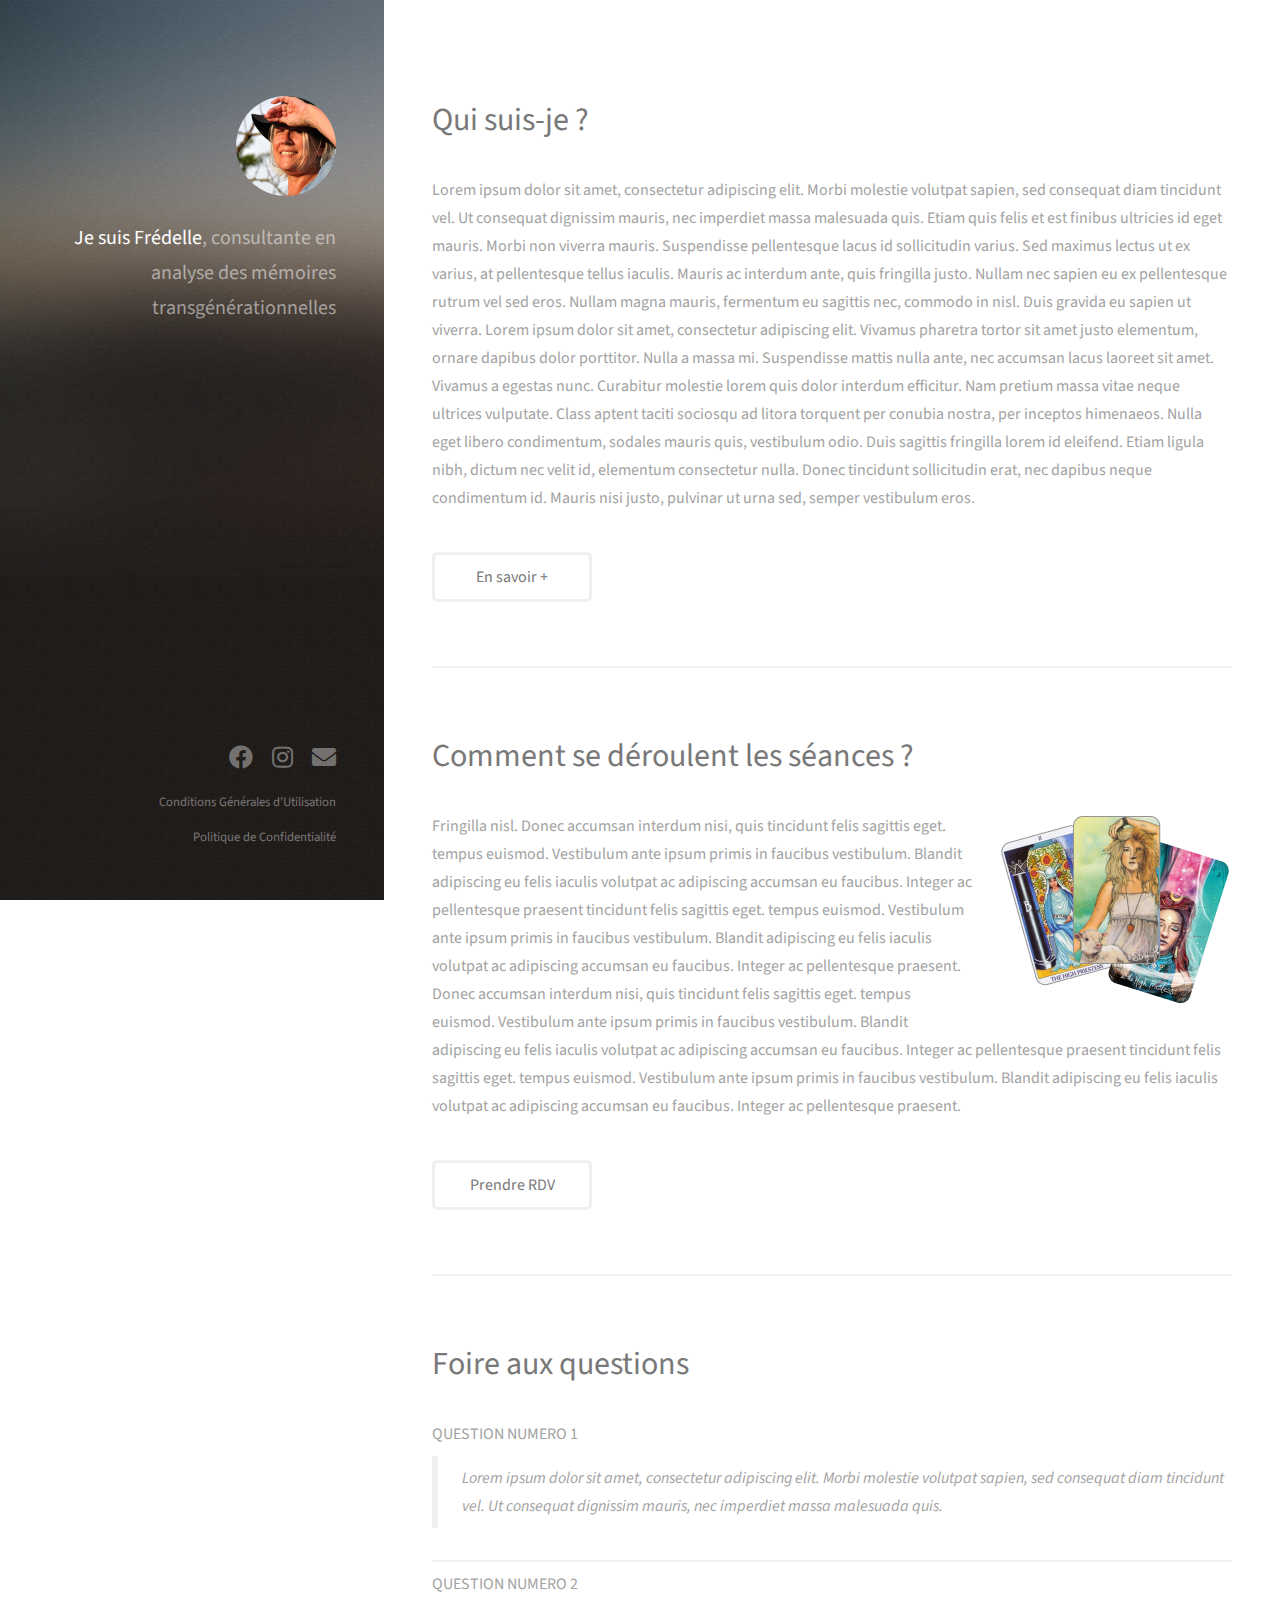
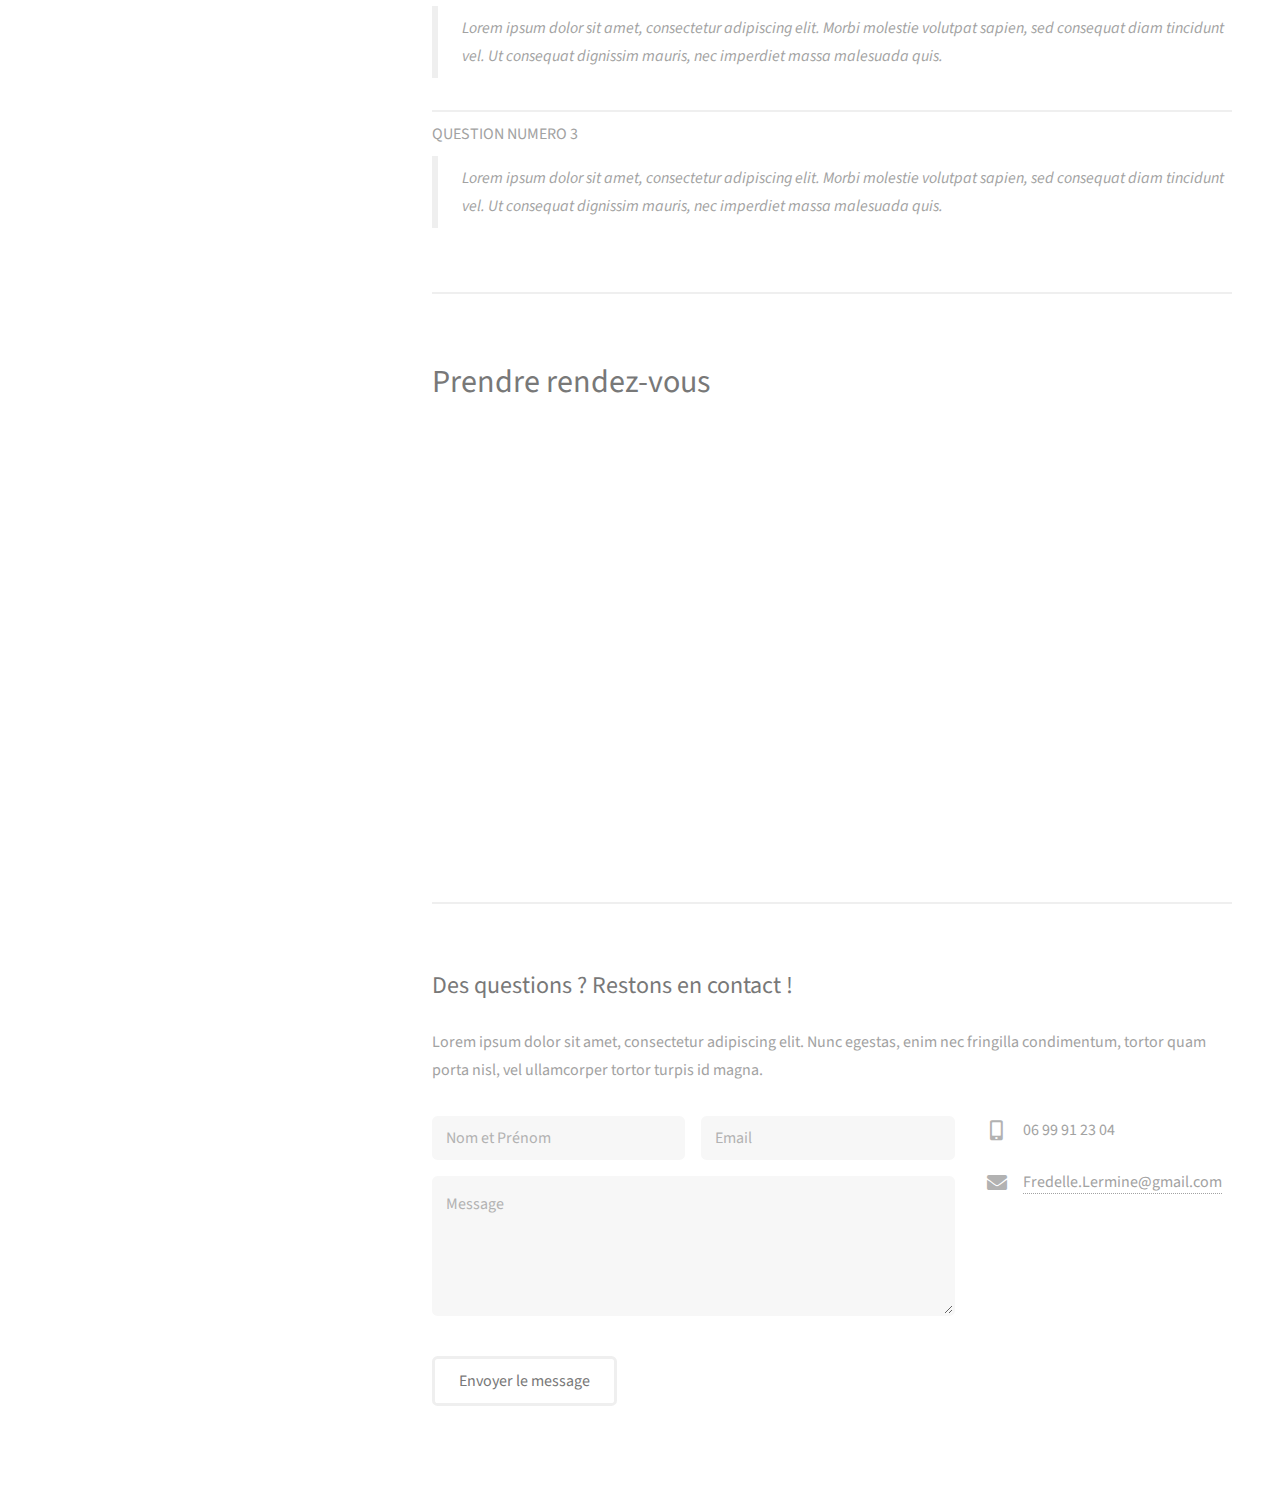
==== index.html @ 51a26a60 "build(all): netlify export" ====
<!DOCTYPE HTML>
<html>
	<head>
		<title>Frédelle Lermine</title>
		<meta charset="utf-8" />
		<meta name="viewport" content="width=device-width, initial-scale=1, user-scalable=no" />
		<link rel="stylesheet" href="assets/css/main.css" />
	</head>
	<body class="is-preload">

		<!-- Header -->
			<header id="header">
				<div class="inner">
					<a href="#" class="image avatar"><img src="images/fred1.png" alt="Frédelle Lermine"/></a>
					<h1><strong>Je suis Frédelle</strong>, consultante en analyse des mémoires transgénérationnelles  <br> 
					</h1>
				</div>
			</header>

		<!-- Main -->
			<div id="main">

				<!-- One -->
					<section id="one">
						<header class="major">
							<h2>Qui suis-je ?</h2>
						</header>
						<p>Lorem ipsum dolor sit amet, consectetur adipiscing elit. Morbi molestie volutpat sapien, sed consequat diam tincidunt vel. Ut consequat dignissim mauris, nec imperdiet massa malesuada quis. Etiam quis felis et est finibus ultricies id eget mauris. Morbi non viverra mauris. Suspendisse pellentesque lacus id sollicitudin varius. Sed maximus lectus ut ex varius, at pellentesque tellus iaculis. Mauris ac interdum ante, quis fringilla justo. Nullam nec sapien eu ex pellentesque rutrum vel sed eros. Nullam magna mauris, fermentum eu sagittis nec, commodo in nisl. Duis gravida eu sapien ut viverra. Lorem ipsum dolor sit amet, consectetur adipiscing elit. Vivamus pharetra tortor sit amet justo elementum, ornare dapibus dolor porttitor. Nulla a massa mi. Suspendisse mattis nulla ante, nec accumsan lacus laoreet sit amet.

						Vivamus a egestas nunc. Curabitur molestie lorem quis dolor interdum efficitur. Nam pretium massa vitae neque ultrices vulputate. Class aptent taciti sociosqu ad litora torquent per conubia nostra, per inceptos himenaeos. Nulla eget libero condimentum, sodales mauris quis, vestibulum odio. Duis sagittis fringilla lorem id eleifend. Etiam ligula nibh, dictum nec velit id, elementum consectetur nulla. Donec tincidunt sollicitudin erat, nec dapibus neque condimentum id. Mauris nisi justo, pulvinar ut urna sed, semper vestibulum eros.</p>
						<ul class="actions">
							<li><a href="#" class="button">En savoir +</a></li>
						</ul>
					</section>

				<!-- Two -->
					<section id="two">
						<header class="major">
							<h2>Comment se déroulent les séances ?</h2>
						</header>
						<p><span class="image right"><img src="images/tarot.png" alt="" /></span>Fringilla nisl. Donec accumsan interdum nisi, quis tincidunt felis sagittis eget. tempus euismod. Vestibulum ante ipsum primis in faucibus vestibulum. Blandit adipiscing eu felis iaculis volutpat ac adipiscing accumsan eu faucibus. Integer ac pellentesque praesent tincidunt felis sagittis eget. tempus euismod. Vestibulum ante ipsum primis in faucibus vestibulum. Blandit adipiscing eu felis iaculis volutpat ac adipiscing accumsan eu faucibus. Integer ac pellentesque praesent. Donec accumsan interdum nisi, quis tincidunt felis sagittis eget. tempus euismod. Vestibulum ante ipsum primis in faucibus vestibulum. Blandit adipiscing eu felis iaculis volutpat ac adipiscing accumsan eu faucibus. Integer ac pellentesque praesent tincidunt felis sagittis eget. tempus euismod. Vestibulum ante ipsum primis in faucibus vestibulum. Blandit adipiscing eu felis iaculis volutpat ac adipiscing accumsan eu faucibus. Integer ac pellentesque praesent.</p>
						<ul class="actions">
							<li><a href="#" class="button">Prendre RDV</a></li>
						</ul>
					</section>
						
					<section id="three">
						<header class="major">
							<h2>Foire aux questions</h2>
						</header>
						<ul class="alt">
							<li>QUESTION NUMERO 1</li>
							<blockquote>Lorem ipsum dolor sit amet, consectetur adipiscing elit. Morbi molestie volutpat sapien, sed consequat diam tincidunt vel. Ut consequat dignissim mauris, nec imperdiet massa malesuada quis.</blockquote>

							<li>QUESTION NUMERO 2</li>
							<blockquote>Lorem ipsum dolor sit amet, consectetur adipiscing elit. Morbi molestie volutpat sapien, sed consequat diam tincidunt vel. Ut consequat dignissim mauris, nec imperdiet massa malesuada quis.</blockquote>
							
							<li>QUESTION NUMERO 3</li>
							<blockquote>Lorem ipsum dolor sit amet, consectetur adipiscing elit. Morbi molestie volutpat sapien, sed consequat diam tincidunt vel. Ut consequat dignissim mauris, nec imperdiet massa malesuada quis.</blockquote>
						</ul>
					</section>

				<!-- Two -->
				<section id="four">
					<header class="major">
						<h2>Prendre rendez-vous</h2>
					</header>
					<p><!-- Début de widget en ligne Calendly --><div class="calendly-inline-widget" data-url="https://calendly.com/cellyasirot/on-echange-sur-ton-idee" style="min-width:320px;height:400px;"></div>
						<script type="text/javascript" src="https://assets.calendly.com/assets/external/widget.js" async></script>
						<!-- Fin de widget en ligne Calendly --></p>
				
				</section>

				<!-- CONTACT -->
				<section id="five">
					<h2>Des questions ? Restons en contact !</h2>
					<p>Lorem ipsum dolor sit amet, consectetur adipiscing elit. Nunc egestas, enim nec fringilla condimentum, tortor quam porta nisl, vel ullamcorper tortor turpis id magna. </p>
					<div class="row">
						<div class="col-8 col-12-small">
							<form method="post" action="#">
								<div class="row gtr-uniform gtr-50">
									<div class="col-6 col-12-xsmall"><input type="text" name="name" id="name" placeholder="Nom et Prénom" /></div>
									<div class="col-6 col-12-xsmall"><input type="email" name="email" id="email" placeholder="Email" /></div>
									<div class="col-12"><textarea name="message" id="message" placeholder="Message" rows="4"></textarea></div>
								</div>
							</form>
							<ul class="actions">
								<li><input type="submit" value="Envoyer le message" /></li>
							</ul>
						</div>
						<div class="col-4 col-12-small">
							<ul class="labeled-icons">
						
								<li>
									<h3 class="icon solid fa-mobile-alt"><span class="label">Téléphone</span></h3>
									06 99 91 23 04
								</li>
								<li>
									<h3 class="icon solid fa-envelope"><span class="label">Email</span></h3>
									<a href="#">Fredelle.Lermine@gmail.com</a>
								</li>
							</ul>
						</div>
					</div>
				</section>

				
					

			</div>

		<!-- Footer -->
			<footer id="footer">
				<div class="inner">
					<ul class="icons">
						<li><a href="#" class="icon brands fa-facebook"><span class="label">Facebook</span></a></li>
						<li><a href="#" class="icon brands fa-instagram"><span class="label">Instagram</span></a></li>
						<li><a href="#" class="icon solid fa-envelope"><span class="label">Email</span></a></li>
					</ul>
					<ul class="copyright">
						<li>Conditions Générales d'Utilisation</li>
						<li>Politique de Confidentialité</li>
					</ul>
				</div>
			</footer>

		<!-- Scripts -->
			<script src="assets/js/jquery.min.js"></script>
			<script src="assets/js/jquery.poptrox.min.js"></script>
			<script src="assets/js/browser.min.js"></script>
			<script src="assets/js/breakpoints.min.js"></script>
			<script src="assets/js/util.js"></script>
			<script src="assets/js/main.js"></script>

	</body>
</html>
---- assets/css/main.css ----
@import url("fontawesome-all.min.css");
@import url("https://fonts.googleapis.com/css?family=Source+Sans+Pro:400,400italic");

/*
	Strata by HTML5 UP
	html5up.net | @ajlkn
	Free for personal and commercial use under the CCA 3.0 license (html5up.net/license)
*/

html, body, div, span, applet, object,
iframe, h1, h2, h3, h4, h5, h6, p, blockquote,
pre, a, abbr, acronym, address, big, cite,
code, del, dfn, em, img, ins, kbd, q, s, samp,
small, strike, strong, sub, sup, tt, var, b,
u, i, center, dl, dt, dd, ol, ul, li, fieldset,
form, label, legend, table, caption, tbody,
tfoot, thead, tr, th, td, article, aside,
canvas, details, embed, figure, figcaption,
footer, header, hgroup, menu, nav, output, ruby,
section, summary, time, mark, audio, video {
	margin: 0;
	padding: 0;
	border: 0;
	font-size: 100%;
	font: inherit;
	vertical-align: baseline;}

article, aside, details, figcaption, figure,
footer, header, hgroup, menu, nav, section {
	display: block;}

body {
	line-height: 1;
}

ol, ul {
	list-style: none;
}

blockquote, q {
	quotes: none;
}

	blockquote:before, blockquote:after, q:before, q:after {
		content: '';
		content: none;
	}

table {
	border-collapse: collapse;
	border-spacing: 0;
}

body {
	-webkit-text-size-adjust: none;
}

mark {
	background-color: transparent;
	color: inherit;
}

input::-moz-focus-inner {
	border: 0;
	padding: 0;
}

input, select, textarea {
	-moz-appearance: none;
	-webkit-appearance: none;
	-ms-appearance: none;
	appearance: none;
}

/* Basic */

	html {
		box-sizing: border-box;
	}

	*, *:before, *:after {
		box-sizing: inherit;
	}

	body {
		background: #fff;
	}

		body.is-preload *, body.is-preload *:before, body.is-preload *:after {
			-moz-animation: none !important;
			-webkit-animation: none !important;
			-ms-animation: none !important;
			animation: none !important;
			-moz-transition: none !important;
			-webkit-transition: none !important;
			-ms-transition: none !important;
			transition: none !important;
		}

	body, input, select, textarea {
		color: #a2a2a2;
		font-family: "Source Sans Pro", Helvetica, sans-serif;
		font-size: 16pt;
		font-weight: 400;
		line-height: 1.75em;
	}

	a {
		-moz-transition: color 0.2s ease-in-out, border-color 0.2s ease-in-out;
		-webkit-transition: color 0.2s ease-in-out, border-color 0.2s ease-in-out;
		-ms-transition: color 0.2s ease-in-out, border-color 0.2s ease-in-out;
		transition: color 0.2s ease-in-out, border-color 0.2s ease-in-out;
		border-bottom: dotted 1px;
		color: #49bf9d;
		text-decoration: none;
	}

		a:hover {
			border-bottom-color: transparent;
			color: #49bf9d !important;
			text-decoration: none;
		}

	strong, b {
		color: #787878;
		font-weight: 400;
	}

	em, i {
		font-style: italic;
	}

	p {
		margin: 0 0 2em 0;
	}

	h1, h2, h3, h4, h5, h6 {
		color: #787878;
		font-weight: 400;
		line-height: 1em;
		margin: 0 0 1em 0;
	}

		h1 a, h2 a, h3 a, h4 a, h5 a, h6 a {
			color: inherit;
			text-decoration: none;
		}

	h1 {
		font-size: 2em;
		line-height: 1.5em;
	}

	h2 {
		font-size: 1.5em;
		line-height: 1.5em;
	}

	h3 {
		font-size: 1.25em;
		line-height: 1.5em;
	}

	h4 {
		font-size: 1.1em;
		line-height: 1.5em;
	}

	h5 {
		font-size: 0.9em;
		line-height: 1.5em;
	}

	h6 {
		font-size: 0.7em;
		line-height: 1.5em;
	}

	sub {
		font-size: 0.8em;
		position: relative;
		top: 0.5em;
	}

	sup {
		font-size: 0.8em;
		position: relative;
		top: -0.5em;
	}

	hr {
		border: 0;
		border-bottom: solid 2px #efefef;
		margin: 2em 0;
	}

		hr.major {
			margin: 3em 0;
		}

	blockquote {
		border-left: solid 6px #efefef;
		font-style: italic;
		margin: 0 0 2em 0;
		padding: 0.5em 0 0.5em 1.5em;
	}

	code {
		background: #f7f7f7;
		border-radius: 0.35em;
		border: solid 2px #efefef;
		font-family: "Courier New", monospace;
		font-size: 0.9em;
		margin: 0 0.25em;
		padding: 0.25em 0.65em;
	}

	pre {
		-webkit-overflow-scrolling: touch;
		font-family: "Courier New", monospace;
		font-size: 0.9em;
		margin: 0 0 2em 0;
	}

		pre code {
			display: block;
			line-height: 1.75em;
			padding: 1em 1.5em;
			overflow-x: auto;
		}

	.align-left {
		text-align: left;
	}

	.align-center {
		text-align: center;
	}

	.align-right {
		text-align: right;
	}

/* Container */

	.container {
		margin: 0 auto;
		max-width: calc(100% - 4em);
		width: 100%;
	}

		.container.xsmall {
			width: 25%;
		}

		.container.small {
			width: 50%;
		}

		.container.medium {
			width: 75%;
		}

		.container.large {
			width: 125%;
		}

		.container.xlarge {
			width: 150%;
		}

		.container.max {
			width: 100%;
		}

		@media screen and (max-width: 980px) {

			.container {
				width: 100% !important;
				max-width: 100% !important;
			}

		}

		@media screen and (max-width: 480px) {

			.container {
				max-width: calc(100% - 3em);
			}

		}

/* Row */

	.row {
		display: flex;
		flex-wrap: wrap;
		box-sizing: border-box;
		align-items: stretch;
	}

		.row > * {
			box-sizing: border-box;
		}

		.row.gtr-uniform > * > :last-child {
			margin-bottom: 0;
		}

		.row.aln-left {
			justify-content: flex-start;
		}

		.row.aln-center {
			justify-content: center;
		}

		.row.aln-right {
			justify-content: flex-end;
		}

		.row.aln-top {
			align-items: flex-start;
		}

		.row.aln-middle {
			align-items: center;
		}

		.row.aln-bottom {
			align-items: flex-end;
		}

		.row > .imp {
			order: -1;
		}

		.row > .col-1 {
			width: 8.33333%;
		}

		.row > .off-1 {
			margin-left: 8.33333%;
		}

		.row > .col-2 {
			width: 16.66667%;
		}

		.row > .off-2 {
			margin-left: 16.66667%;
		}

		.row > .col-3 {
			width: 25%;
		}

		.row > .off-3 {
			margin-left: 25%;
		}

		.row > .col-4 {
			width: 33.33333%;
		}

		.row > .off-4 {
			margin-left: 33.33333%;
		}

		.row > .col-5 {
			width: 41.66667%;
		}

		.row > .off-5 {
			margin-left: 41.66667%;
		}

		.row > .col-6 {
			width: 50%;
		}

		.row > .off-6 {
			margin-left: 50%;
		}

		.row > .col-7 {
			width: 58.33333%;
		}

		.row > .off-7 {
			margin-left: 58.33333%;
		}

		.row > .col-8 {
			width: 66.66667%;
		}

		.row > .off-8 {
			margin-left: 66.66667%;
		}

		.row > .col-9 {
			width: 75%;
		}

		.row > .off-9 {
			margin-left: 75%;
		}

		.row > .col-10 {
			width: 83.33333%;
		}

		.row > .off-10 {
			margin-left: 83.33333%;
		}

		.row > .col-11 {
			width: 91.66667%;
		}

		.row > .off-11 {
			margin-left: 91.66667%;
		}

		.row > .col-12 {
			width: 100%;
		}

		.row > .off-12 {
			margin-left: 100%;
		}

		.row.gtr-0 {
			margin-top: 0;
			margin-left: 0em;
		}

			.row.gtr-0 > * {
				padding: 0 0 0 0em;
			}

			.row.gtr-0.gtr-uniform {
				margin-top: 0em;
			}

				.row.gtr-0.gtr-uniform > * {
					padding-top: 0em;
				}

		.row.gtr-25 {
			margin-top: 0;
			margin-left: -0.625em;
		}

			.row.gtr-25 > * {
				padding: 0 0 0 0.625em;
			}

			.row.gtr-25.gtr-uniform {
				margin-top: -0.625em;
			}

				.row.gtr-25.gtr-uniform > * {
					padding-top: 0.625em;
				}

		.row.gtr-50 {
			margin-top: 0;
			margin-left: -1.25em;
		}

			.row.gtr-50 > * {
				padding: 0 0 0 1.25em;
			}

			.row.gtr-50.gtr-uniform {
				margin-top: -1.25em;
			}

				.row.gtr-50.gtr-uniform > * {
					padding-top: 1.25em;
				}

		.row {
			margin-top: 0;
			margin-left: -2.5em;
		}

			.row > * {
				padding: 0 0 0 2.5em;
			}

			.row.gtr-uniform {
				margin-top: -2.5em;
			}

				.row.gtr-uniform > * {
					padding-top: 2.5em;
				}

		.row.gtr-150 {
			margin-top: 0;
			margin-left: -3.75em;
		}

			.row.gtr-150 > * {
				padding: 0 0 0 3.75em;
			}

			.row.gtr-150.gtr-uniform {
				margin-top: -3.75em;
			}

				.row.gtr-150.gtr-uniform > * {
					padding-top: 3.75em;
				}

		.row.gtr-200 {
			margin-top: 0;
			margin-left: -5em;
		}

			.row.gtr-200 > * {
				padding: 0 0 0 5em;
			}

			.row.gtr-200.gtr-uniform {
				margin-top: -5em;
			}

				.row.gtr-200.gtr-uniform > * {
					padding-top: 5em;
				}

		@media screen and (max-width: 1800px) {

			.row {
				display: flex;
				flex-wrap: wrap;
				box-sizing: border-box;
				align-items: stretch;
			}

				.row > * {
					box-sizing: border-box;
				}

				.row.gtr-uniform > * > :last-child {
					margin-bottom: 0;
				}

				.row.aln-left {
					justify-content: flex-start;
				}

				.row.aln-center {
					justify-content: center;
				}

				.row.aln-right {
					justify-content: flex-end;
				}

				.row.aln-top {
					align-items: flex-start;
				}

				.row.aln-middle {
					align-items: center;
				}

				.row.aln-bottom {
					align-items: flex-end;
				}

				.row > .imp-xlarge {
					order: -1;
				}

				.row > .col-1-xlarge {
					width: 8.33333%;
				}

				.row > .off-1-xlarge {
					margin-left: 8.33333%;
				}

				.row > .col-2-xlarge {
					width: 16.66667%;
				}

				.row > .off-2-xlarge {
					margin-left: 16.66667%;
				}

				.row > .col-3-xlarge {
					width: 25%;
				}

				.row > .off-3-xlarge {
					margin-left: 25%;
				}

				.row > .col-4-xlarge {
					width: 33.33333%;
				}

				.row > .off-4-xlarge {
					margin-left: 33.33333%;
				}

				.row > .col-5-xlarge {
					width: 41.66667%;
				}

				.row > .off-5-xlarge {
					margin-left: 41.66667%;
				}

				.row > .col-6-xlarge {
					width: 50%;
				}

				.row > .off-6-xlarge {
					margin-left: 50%;
				}

				.row > .col-7-xlarge {
					width: 58.33333%;
				}

				.row > .off-7-xlarge {
					margin-left: 58.33333%;
				}

				.row > .col-8-xlarge {
					width: 66.66667%;
				}

				.row > .off-8-xlarge {
					margin-left: 66.66667%;
				}

				.row > .col-9-xlarge {
					width: 75%;
				}

				.row > .off-9-xlarge {
					margin-left: 75%;
				}

				.row > .col-10-xlarge {
					width: 83.33333%;
				}

				.row > .off-10-xlarge {
					margin-left: 83.33333%;
				}

				.row > .col-11-xlarge {
					width: 91.66667%;
				}

				.row > .off-11-xlarge {
					margin-left: 91.66667%;
				}

				.row > .col-12-xlarge {
					width: 100%;
				}

				.row > .off-12-xlarge {
					margin-left: 100%;
				}

				.row.gtr-0 {
					margin-top: 0;
					margin-left: 0em;
				}

					.row.gtr-0 > * {
						padding: 0 0 0 0em;
					}

					.row.gtr-0.gtr-uniform {
						margin-top: 0em;
					}

						.row.gtr-0.gtr-uniform > * {
							padding-top: 0em;
						}

				.row.gtr-25 {
					margin-top: 0;
					margin-left: -0.625em;
				}

					.row.gtr-25 > * {
						padding: 0 0 0 0.625em;
					}

					.row.gtr-25.gtr-uniform {
						margin-top: -0.625em;
					}

						.row.gtr-25.gtr-uniform > * {
							padding-top: 0.625em;
						}

				.row.gtr-50 {
					margin-top: 0;
					margin-left: -1.25em;
				}

					.row.gtr-50 > * {
						padding: 0 0 0 1.25em;
					}

					.row.gtr-50.gtr-uniform {
						margin-top: -1.25em;
					}

						.row.gtr-50.gtr-uniform > * {
							padding-top: 1.25em;
						}

				.row {
					margin-top: 0;
					margin-left: -2.5em;
				}

					.row > * {
						padding: 0 0 0 2.5em;
					}

					.row.gtr-uniform {
						margin-top: -2.5em;
					}

						.row.gtr-uniform > * {
							padding-top: 2.5em;
						}

				.row.gtr-150 {
					margin-top: 0;
					margin-left: -3.75em;
				}

					.row.gtr-150 > * {
						padding: 0 0 0 3.75em;
					}

					.row.gtr-150.gtr-uniform {
						margin-top: -3.75em;
					}

						.row.gtr-150.gtr-uniform > * {
							padding-top: 3.75em;
						}

				.row.gtr-200 {
					margin-top: 0;
					margin-left: -5em;
				}

					.row.gtr-200 > * {
						padding: 0 0 0 5em;
					}

					.row.gtr-200.gtr-uniform {
						margin-top: -5em;
					}

						.row.gtr-200.gtr-uniform > * {
							padding-top: 5em;
						}

		}

		@media screen and (max-width: 1280px) {

			.row {
				display: flex;
				flex-wrap: wrap;
				box-sizing: border-box;
				align-items: stretch;
			}

				.row > * {
					box-sizing: border-box;
				}

				.row.gtr-uniform > * > :last-child {
					margin-bottom: 0;
				}

				.row.aln-left {
					justify-content: flex-start;
				}

				.row.aln-center {
					justify-content: center;
				}

				.row.aln-right {
					justify-content: flex-end;
				}

				.row.aln-top {
					align-items: flex-start;
				}

				.row.aln-middle {
					align-items: center;
				}

				.row.aln-bottom {
					align-items: flex-end;
				}

				.row > .imp-large {
					order: -1;
				}

				.row > .col-1-large {
					width: 8.33333%;
				}

				.row > .off-1-large {
					margin-left: 8.33333%;
				}

				.row > .col-2-large {
					width: 16.66667%;
				}

				.row > .off-2-large {
					margin-left: 16.66667%;
				}

				.row > .col-3-large {
					width: 25%;
				}

				.row > .off-3-large {
					margin-left: 25%;
				}

				.row > .col-4-large {
					width: 33.33333%;
				}

				.row > .off-4-large {
					margin-left: 33.33333%;
				}

				.row > .col-5-large {
					width: 41.66667%;
				}

				.row > .off-5-large {
					margin-left: 41.66667%;
				}

				.row > .col-6-large {
					width: 50%;
				}

				.row > .off-6-large {
					margin-left: 50%;
				}

				.row > .col-7-large {
					width: 58.33333%;
				}

				.row > .off-7-large {
					margin-left: 58.33333%;
				}

				.row > .col-8-large {
					width: 66.66667%;
				}

				.row > .off-8-large {
					margin-left: 66.66667%;
				}

				.row > .col-9-large {
					width: 75%;
				}

				.row > .off-9-large {
					margin-left: 75%;
				}

				.row > .col-10-large {
					width: 83.33333%;
				}

				.row > .off-10-large {
					margin-left: 83.33333%;
				}

				.row > .col-11-large {
					width: 91.66667%;
				}

				.row > .off-11-large {
					margin-left: 91.66667%;
				}

				.row > .col-12-large {
					width: 100%;
				}

				.row > .off-12-large {
					margin-left: 100%;
				}

				.row.gtr-0 {
					margin-top: 0;
					margin-left: 0em;
				}

					.row.gtr-0 > * {
						padding: 0 0 0 0em;
					}

					.row.gtr-0.gtr-uniform {
						margin-top: 0em;
					}

						.row.gtr-0.gtr-uniform > * {
							padding-top: 0em;
						}

				.row.gtr-25 {
					margin-top: 0;
					margin-left: -0.5em;
				}

					.row.gtr-25 > * {
						padding: 0 0 0 0.5em;
					}

					.row.gtr-25.gtr-uniform {
						margin-top: -0.5em;
					}

						.row.gtr-25.gtr-uniform > * {
							padding-top: 0.5em;
						}

				.row.gtr-50 {
					margin-top: 0;
					margin-left: -1em;
				}

					.row.gtr-50 > * {
						padding: 0 0 0 1em;
					}

					.row.gtr-50.gtr-uniform {
						margin-top: -1em;
					}

						.row.gtr-50.gtr-uniform > * {
							padding-top: 1em;
						}

				.row {
					margin-top: 0;
					margin-left: -2em;
				}

					.row > * {
						padding: 0 0 0 2em;
					}

					.row.gtr-uniform {
						margin-top: -2em;
					}

						.row.gtr-uniform > * {
							padding-top: 2em;
						}

				.row.gtr-150 {
					margin-top: 0;
					margin-left: -3em;
				}

					.row.gtr-150 > * {
						padding: 0 0 0 3em;
					}

					.row.gtr-150.gtr-uniform {
						margin-top: -3em;
					}

						.row.gtr-150.gtr-uniform > * {
							padding-top: 3em;
						}

				.row.gtr-200 {
					margin-top: 0;
					margin-left: -4em;
				}

					.row.gtr-200 > * {
						padding: 0 0 0 4em;
					}

					.row.gtr-200.gtr-uniform {
						margin-top: -4em;
					}

						.row.gtr-200.gtr-uniform > * {
							padding-top: 4em;
						}

		}

		@media screen and (max-width: 980px) {

			.row {
				display: flex;
				flex-wrap: wrap;
				box-sizing: border-box;
				align-items: stretch;
			}

				.row > * {
					box-sizing: border-box;
				}

				.row.gtr-uniform > * > :last-child {
					margin-bottom: 0;
				}

				.row.aln-left {
					justify-content: flex-start;
				}

				.row.aln-center {
					justify-content: center;
				}

				.row.aln-right {
					justify-content: flex-end;
				}

				.row.aln-top {
					align-items: flex-start;
				}

				.row.aln-middle {
					align-items: center;
				}

				.row.aln-bottom {
					align-items: flex-end;
				}

				.row > .imp-medium {
					order: -1;
				}

				.row > .col-1-medium {
					width: 8.33333%;
				}

				.row > .off-1-medium {
					margin-left: 8.33333%;
				}

				.row > .col-2-medium {
					width: 16.66667%;
				}

				.row > .off-2-medium {
					margin-left: 16.66667%;
				}

				.row > .col-3-medium {
					width: 25%;
				}

				.row > .off-3-medium {
					margin-left: 25%;
				}

				.row > .col-4-medium {
					width: 33.33333%;
				}

				.row > .off-4-medium {
					margin-left: 33.33333%;
				}

				.row > .col-5-medium {
					width: 41.66667%;
				}

				.row > .off-5-medium {
					margin-left: 41.66667%;
				}

				.row > .col-6-medium {
					width: 50%;
				}

				.row > .off-6-medium {
					margin-left: 50%;
				}

				.row > .col-7-medium {
					width: 58.33333%;
				}

				.row > .off-7-medium {
					margin-left: 58.33333%;
				}

				.row > .col-8-medium {
					width: 66.66667%;
				}

				.row > .off-8-medium {
					margin-left: 66.66667%;
				}

				.row > .col-9-medium {
					width: 75%;
				}

				.row > .off-9-medium {
					margin-left: 75%;
				}

				.row > .col-10-medium {
					width: 83.33333%;
				}

				.row > .off-10-medium {
					margin-left: 83.33333%;
				}

				.row > .col-11-medium {
					width: 91.66667%;
				}

				.row > .off-11-medium {
					margin-left: 91.66667%;
				}

				.row > .col-12-medium {
					width: 100%;
				}

				.row > .off-12-medium {
					margin-left: 100%;
				}

				.row.gtr-0 {
					margin-top: 0;
					margin-left: 0em;
				}

					.row.gtr-0 > * {
						padding: 0 0 0 0em;
					}

					.row.gtr-0.gtr-uniform {
						margin-top: 0em;
					}

						.row.gtr-0.gtr-uniform > * {
							padding-top: 0em;
						}

				.row.gtr-25 {
					margin-top: 0;
					margin-left: -0.5em;
				}

					.row.gtr-25 > * {
						padding: 0 0 0 0.5em;
					}

					.row.gtr-25.gtr-uniform {
						margin-top: -0.5em;
					}

						.row.gtr-25.gtr-uniform > * {
							padding-top: 0.5em;
						}

				.row.gtr-50 {
					margin-top: 0;
					margin-left: -1em;
				}

					.row.gtr-50 > * {
						padding: 0 0 0 1em;
					}

					.row.gtr-50.gtr-uniform {
						margin-top: -1em;
					}

						.row.gtr-50.gtr-uniform > * {
							padding-top: 1em;
						}

				.row {
					margin-top: 0;
					margin-left: -2em;
				}

					.row > * {
						padding: 0 0 0 2em;
					}

					.row.gtr-uniform {
						margin-top: -2em;
					}

						.row.gtr-uniform > * {
							padding-top: 2em;
						}

				.row.gtr-150 {
					margin-top: 0;
					margin-left: -3em;
				}

					.row.gtr-150 > * {
						padding: 0 0 0 3em;
					}

					.row.gtr-150.gtr-uniform {
						margin-top: -3em;
					}

						.row.gtr-150.gtr-uniform > * {
							padding-top: 3em;
						}

				.row.gtr-200 {
					margin-top: 0;
					margin-left: -4em;
				}

					.row.gtr-200 > * {
						padding: 0 0 0 4em;
					}

					.row.gtr-200.gtr-uniform {
						margin-top: -4em;
					}

						.row.gtr-200.gtr-uniform > * {
							padding-top: 4em;
						}

		}

		@media screen and (max-width: 736px) {

			.row {
				display: flex;
				flex-wrap: wrap;
				box-sizing: border-box;
				align-items: stretch;
			}

				.row > * {
					box-sizing: border-box;
				}

				.row.gtr-uniform > * > :last-child {
					margin-bottom: 0;
				}

				.row.aln-left {
					justify-content: flex-start;
				}

				.row.aln-center {
					justify-content: center;
				}

				.row.aln-right {
					justify-content: flex-end;
				}

				.row.aln-top {
					align-items: flex-start;
				}

				.row.aln-middle {
					align-items: center;
				}

				.row.aln-bottom {
					align-items: flex-end;
				}

				.row > .imp-small {
					order: -1;
				}

				.row > .col-1-small {
					width: 8.33333%;
				}

				.row > .off-1-small {
					margin-left: 8.33333%;
				}

				.row > .col-2-small {
					width: 16.66667%;
				}

				.row > .off-2-small {
					margin-left: 16.66667%;
				}

				.row > .col-3-small {
					width: 25%;
				}

				.row > .off-3-small {
					margin-left: 25%;
				}

				.row > .col-4-small {
					width: 33.33333%;
				}

				.row > .off-4-small {
					margin-left: 33.33333%;
				}

				.row > .col-5-small {
					width: 41.66667%;
				}

				.row > .off-5-small {
					margin-left: 41.66667%;
				}

				.row > .col-6-small {
					width: 50%;
				}

				.row > .off-6-small {
					margin-left: 50%;
				}

				.row > .col-7-small {
					width: 58.33333%;
				}

				.row > .off-7-small {
					margin-left: 58.33333%;
				}

				.row > .col-8-small {
					width: 66.66667%;
				}

				.row > .off-8-small {
					margin-left: 66.66667%;
				}

				.row > .col-9-small {
					width: 75%;
				}

				.row > .off-9-small {
					margin-left: 75%;
				}

				.row > .col-10-small {
					width: 83.33333%;
				}

				.row > .off-10-small {
					margin-left: 83.33333%;
				}

				.row > .col-11-small {
					width: 91.66667%;
				}

				.row > .off-11-small {
					margin-left: 91.66667%;
				}

				.row > .col-12-small {
					width: 100%;
				}

				.row > .off-12-small {
					margin-left: 100%;
				}

				.row.gtr-0 {
					margin-top: 0;
					margin-left: 0em;
				}

					.row.gtr-0 > * {
						padding: 0 0 0 0em;
					}

					.row.gtr-0.gtr-uniform {
						margin-top: 0em;
					}

						.row.gtr-0.gtr-uniform > * {
							padding-top: 0em;
						}

				.row.gtr-25 {
					margin-top: 0;
					margin-left: -0.375em;
				}

					.row.gtr-25 > * {
						padding: 0 0 0 0.375em;
					}

					.row.gtr-25.gtr-uniform {
						margin-top: -0.375em;
					}

						.row.gtr-25.gtr-uniform > * {
							padding-top: 0.375em;
						}

				.row.gtr-50 {
					margin-top: 0;
					margin-left: -0.75em;
				}

					.row.gtr-50 > * {
						padding: 0 0 0 0.75em;
					}

					.row.gtr-50.gtr-uniform {
						margin-top: -0.75em;
					}

						.row.gtr-50.gtr-uniform > * {
							padding-top: 0.75em;
						}

				.row {
					margin-top: 0;
					margin-left: -1.5em;
				}

					.row > * {
						padding: 0 0 0 1.5em;
					}

					.row.gtr-uniform {
						margin-top: -1.5em;
					}

						.row.gtr-uniform > * {
							padding-top: 1.5em;
						}

				.row.gtr-150 {
					margin-top: 0;
					margin-left: -2.25em;
				}

					.row.gtr-150 > * {
						padding: 0 0 0 2.25em;
					}

					.row.gtr-150.gtr-uniform {
						margin-top: -2.25em;
					}

						.row.gtr-150.gtr-uniform > * {
							padding-top: 2.25em;
						}

				.row.gtr-200 {
					margin-top: 0;
					margin-left: -3em;
				}

					.row.gtr-200 > * {
						padding: 0 0 0 3em;
					}

					.row.gtr-200.gtr-uniform {
						margin-top: -3em;
					}

						.row.gtr-200.gtr-uniform > * {
							padding-top: 3em;
						}

		}

		@media screen and (max-width: 480px) {

			.row {
				display: flex;
				flex-wrap: wrap;
				box-sizing: border-box;
				align-items: stretch;
			}

				.row > * {
					box-sizing: border-box;
				}

				.row.gtr-uniform > * > :last-child {
					margin-bottom: 0;
				}

				.row.aln-left {
					justify-content: flex-start;
				}

				.row.aln-center {
					justify-content: center;
				}

				.row.aln-right {
					justify-content: flex-end;
				}

				.row.aln-top {
					align-items: flex-start;
				}

				.row.aln-middle {
					align-items: center;
				}

				.row.aln-bottom {
					align-items: flex-end;
				}

				.row > .imp-xsmall {
					order: -1;
				}

				.row > .col-1-xsmall {
					width: 8.33333%;
				}

				.row > .off-1-xsmall {
					margin-left: 8.33333%;
				}

				.row > .col-2-xsmall {
					width: 16.66667%;
				}

				.row > .off-2-xsmall {
					margin-left: 16.66667%;
				}

				.row > .col-3-xsmall {
					width: 25%;
				}

				.row > .off-3-xsmall {
					margin-left: 25%;
				}

				.row > .col-4-xsmall {
					width: 33.33333%;
				}

				.row > .off-4-xsmall {
					margin-left: 33.33333%;
				}

				.row > .col-5-xsmall {
					width: 41.66667%;
				}

				.row > .off-5-xsmall {
					margin-left: 41.66667%;
				}

				.row > .col-6-xsmall {
					width: 50%;
				}

				.row > .off-6-xsmall {
					margin-left: 50%;
				}

				.row > .col-7-xsmall {
					width: 58.33333%;
				}

				.row > .off-7-xsmall {
					margin-left: 58.33333%;
				}

				.row > .col-8-xsmall {
					width: 66.66667%;
				}

				.row > .off-8-xsmall {
					margin-left: 66.66667%;
				}

				.row > .col-9-xsmall {
					width: 75%;
				}

				.row > .off-9-xsmall {
					margin-left: 75%;
				}

				.row > .col-10-xsmall {
					width: 83.33333%;
				}

				.row > .off-10-xsmall {
					margin-left: 83.33333%;
				}

				.row > .col-11-xsmall {
					width: 91.66667%;
				}

				.row > .off-11-xsmall {
					margin-left: 91.66667%;
				}

				.row > .col-12-xsmall {
					width: 100%;
				}

				.row > .off-12-xsmall {
					margin-left: 100%;
				}

				.row.gtr-0 {
					margin-top: 0;
					margin-left: 0em;
				}

					.row.gtr-0 > * {
						padding: 0 0 0 0em;
					}

					.row.gtr-0.gtr-uniform {
						margin-top: 0em;
					}

						.row.gtr-0.gtr-uniform > * {
							padding-top: 0em;
						}

				.row.gtr-25 {
					margin-top: 0;
					margin-left: -0.375em;
				}

					.row.gtr-25 > * {
						padding: 0 0 0 0.375em;
					}

					.row.gtr-25.gtr-uniform {
						margin-top: -0.375em;
					}

						.row.gtr-25.gtr-uniform > * {
							padding-top: 0.375em;
						}

				.row.gtr-50 {
					margin-top: 0;
					margin-left: -0.75em;
				}

					.row.gtr-50 > * {
						padding: 0 0 0 0.75em;
					}

					.row.gtr-50.gtr-uniform {
						margin-top: -0.75em;
					}

						.row.gtr-50.gtr-uniform > * {
							padding-top: 0.75em;
						}

				.row {
					margin-top: 0;
					margin-left: -1.5em;
				}

					.row > * {
						padding: 0 0 0 1.5em;
					}

					.row.gtr-uniform {
						margin-top: -1.5em;
					}

						.row.gtr-uniform > * {
							padding-top: 1.5em;
						}

				.row.gtr-150 {
					margin-top: 0;
					margin-left: -2.25em;
				}

					.row.gtr-150 > * {
						padding: 0 0 0 2.25em;
					}

					.row.gtr-150.gtr-uniform {
						margin-top: -2.25em;
					}

						.row.gtr-150.gtr-uniform > * {
							padding-top: 2.25em;
						}

				.row.gtr-200 {
					margin-top: 0;
					margin-left: -3em;
				}

					.row.gtr-200 > * {
						padding: 0 0 0 3em;
					}

					.row.gtr-200.gtr-uniform {
						margin-top: -3em;
					}

						.row.gtr-200.gtr-uniform > * {
							padding-top: 3em;
						}

		}

/* Section/Article */

	section.special, article.special {
		text-align: center;
	}

	header p {
		color: #b2b2b2;
		position: relative;
		margin: 0 0 1.5em 0;
	}

	header h2 + p {
		font-size: 1.25em;
		margin-top: -1em;
		line-height: 1.5em;
	}

	header h3 + p {
		font-size: 1.1em;
		margin-top: -0.8em;
		line-height: 1.5em;
	}

	header h4 + p,
	header h5 + p,
	header h6 + p {
		font-size: 0.9em;
		margin-top: -0.6em;
		line-height: 1.5em;
	}

	header.major h2 {
		font-size: 2em;
	}

/* Form */

	form {
		margin: 0 0 2em 0;
	}

	label {
		color: #787878;
		display: block;
		font-size: 0.9em;
		font-weight: 400;
		margin: 0 0 1em 0;
	}

	input[type="text"],
	input[type="password"],
	input[type="email"],
	select,
	textarea {
		-moz-appearance: none;
		-webkit-appearance: none;
		-ms-appearance: none;
		appearance: none;
		background: #f7f7f7;
		border-radius: 0.35em;
		border: solid 2px transparent;
		color: inherit;
		display: block;
		outline: 0;
		padding: 0 0.75em;
		text-decoration: none;
		width: 100%;
	}

		input[type="text"]:invalid,
		input[type="password"]:invalid,
		input[type="email"]:invalid,
		select:invalid,
		textarea:invalid {
			box-shadow: none;
		}

		input[type="text"]:focus,
		input[type="password"]:focus,
		input[type="email"]:focus,
		select:focus,
		textarea:focus {
			border-color: #49bf9d;
		}

	select {
		background-image: url("data:image/svg+xml;charset=utf8,%3Csvg xmlns='http://www.w3.org/2000/svg' width='40' height='40' preserveAspectRatio='none' viewBox='0 0 40 40'%3E%3Cpath d='M9.4,12.3l10.4,10.4l10.4-10.4c0.2-0.2,0.5-0.4,0.9-0.4c0.3,0,0.6,0.1,0.9,0.4l3.3,3.3c0.2,0.2,0.4,0.5,0.4,0.9 c0,0.4-0.1,0.6-0.4,0.9L20.7,31.9c-0.2,0.2-0.5,0.4-0.9,0.4c-0.3,0-0.6-0.1-0.9-0.4L4.3,17.3c-0.2-0.2-0.4-0.5-0.4-0.9 c0-0.4,0.1-0.6,0.4-0.9l3.3-3.3c0.2-0.2,0.5-0.4,0.9-0.4S9.1,12.1,9.4,12.3z' fill='%23dfdfdf' /%3E%3C/svg%3E");
		background-size: 1.25rem;
		background-repeat: no-repeat;
		background-position: calc(100% - 1rem) center;
		height: 2.75em;
		padding-right: 2.75em;
		text-overflow: ellipsis;
	}

		select option {
			color: #787878;
			background: #fff;
		}

		select:focus::-ms-value {
			background-color: transparent;
		}

		select::-ms-expand {
			display: none;
		}

	input[type="text"],
	input[type="password"],
	input[type="email"],
	select {
		height: 2.75em;
	}

	textarea {
		padding: 0.75em;
	}

	input[type="checkbox"],
	input[type="radio"] {
		-moz-appearance: none;
		-webkit-appearance: none;
		-ms-appearance: none;
		appearance: none;
		display: block;
		float: left;
		margin-right: -2em;
		opacity: 0;
		width: 1em;
		z-index: -1;
	}

		input[type="checkbox"] + label,
		input[type="radio"] + label {
			text-decoration: none;
			color: #a2a2a2;
			cursor: pointer;
			display: inline-block;
			font-size: 1em;
			font-weight: 400;
			padding-left: 2.4em;
			padding-right: 0.75em;
			position: relative;
		}

			input[type="checkbox"] + label:before,
			input[type="radio"] + label:before {
				-moz-osx-font-smoothing: grayscale;
				-webkit-font-smoothing: antialiased;
				display: inline-block;
				font-style: normal;
				font-variant: normal;
				text-rendering: auto;
				line-height: 1;
				text-transform: none !important;
				font-family: 'Font Awesome 5 Free';
				font-weight: 900;
			}

			input[type="checkbox"] + label:before,
			input[type="radio"] + label:before {
				background: #f7f7f7;
				border-radius: 0.35em;
				border: solid 2px transparent;
				content: '';
				display: inline-block;
				font-size: 0.8em;
				height: 2.0625em;
				left: 0;
				line-height: 1.85625em;
				position: absolute;
				text-align: center;
				top: 0;
				width: 2.0625em;
			}

		input[type="checkbox"]:checked + label:before,
		input[type="radio"]:checked + label:before {
			background: #787878;
			border-color: #787878;
			color: #fff;
			content: '\f00c';
		}

		input[type="checkbox"]:focus + label:before,
		input[type="radio"]:focus + label:before {
			border-color: #49bf9d;
		}

	input[type="checkbox"] + label:before {
		border-radius: 0.35em;
	}

	input[type="radio"] + label:before {
		border-radius: 100%;
	}

	::-webkit-input-placeholder {
		color: #b2b2b2 !important;
		opacity: 1.0;
	}

	:-moz-placeholder {
		color: #b2b2b2 !important;
		opacity: 1.0;
	}

	::-moz-placeholder {
		color: #b2b2b2 !important;
		opacity: 1.0;
	}

	:-ms-input-placeholder {
		color: #b2b2b2 !important;
		opacity: 1.0;
	}

/* Box */

	.box {
		border-radius: 0.35em;
		border: solid 2px #efefef;
		margin-bottom: 2em;
		padding: 1.5em;
	}

		.box > :last-child,
		.box > :last-child > :last-child,
		.box > :last-child > :last-child > :last-child {
			margin-bottom: 0;
		}

		.box.alt {
			border: 0;
			border-radius: 0;
			padding: 0;
		}

/* Icon */

	.icon {
		text-decoration: none;
		border-bottom: none;
		position: relative;
	}

		.icon:before {
			-moz-osx-font-smoothing: grayscale;
			-webkit-font-smoothing: antialiased;
			display: inline-block;
			font-style: normal;
			font-variant: normal;
			text-rendering: auto;
			line-height: 1;
			text-transform: none !important;
			font-family: 'Font Awesome 5 Free';
			font-weight: 400;
		}

		.icon > .label {
			display: none;
		}

		.icon:before {
			line-height: inherit;
		}

		.icon.solid:before {
			font-weight: 900;
		}

		.icon.brands:before {
			font-family: 'Font Awesome 5 Brands';
		}

/* Image */

	.image {
		border-radius: 0.35em;
		border: 0;
		display: inline-block;
		position: relative;
	}

		.image:before {
			-moz-transition: opacity 0.2s ease-in-out;
			-webkit-transition: opacity 0.2s ease-in-out;
			-ms-transition: opacity 0.2s ease-in-out;
			transition: opacity 0.2s ease-in-out;
			/*background: url("images/overlay.png");*/
			border-radius: 0.35em;
			content: '';
			display: block;
			height: 100%;
			left: 0;
			opacity: 0.5;
			position: absolute;
			top: 0;
			width: 100%;
		}

		.image.thumb {
			text-align: center;
		}

			.image.thumb:after {
				-moz-transition: opacity 0.2s ease-in-out;
				-webkit-transition: opacity 0.2s ease-in-out;
				-ms-transition: opacity 0.2s ease-in-out;
				transition: opacity 0.2s ease-in-out;
				border-radius: 0.35em;
				border: solid 3px rgba(255, 255, 255, 0.5);
				color: #fff;
				content: 'View';
				display: inline-block;
				font-size: 0.8em;
				font-weight: 400;
				left: 50%;
				line-height: 2.25em;
				margin: -1.25em 0 0 -3em;
				opacity: 0;
				padding: 0 1.5em;
				position: absolute;
				text-align: center;
				text-decoration: none;
				top: 50%;
				white-space: nowrap;
			}

			.image.thumb:hover:after {
				opacity: 1.0;
			}

			.image.thumb:hover:before {
				background: url("images/overlay.png"), url("images/overlay.png");
				opacity: 1.0;
			}

		.image img {
			border-radius: 0.35em;
			display: block;
		}

		.image.left {
			float: left;
			margin: 0 1.5em 1em 0;
			top: 0.25em;
		}

		.image.right {
			float: right;
			margin: 0 0 1em 1.5em;
			top: 0.25em;
		}

		.image.left, .image.right {
			max-width: 40%;
		}

			.image.left img, .image.right img {
				width: 100%;
			}

		.image.fit {
			display: block;
			margin: 0 0 2em 0;
			width: 100%;
		}

			.image.fit img {
				width: 100%;
			}

		.image.avatar {
			border-radius: 100%;
		}

			.image.avatar:before {
				display: none;
			}

			.image.avatar img {
				border-radius: 100%;
				width: 100%;
			}

/* List */

	ol {
		list-style: decimal;
		margin: 0 0 2em 0;
		padding-left: 1.25em;
	}

		ol li {
			padding-left: 0.25em;
		}

	ul {
		list-style: disc;
		margin: 0 0 2em 0;
		padding-left: 1em;
	}

		ul li {
			padding-left: 0.5em;
			margin-top:0.5em;
		}

		ul.alt {
			list-style: none;
			padding-left: 0;
		}

			ul.alt li {
				border-top: solid 2px #efefef;
				padding: 0.5em 0;
			}

				ul.alt li:first-child {
					border-top: 0;
					padding-top: 0;
				}

	dl {
		margin: 0 0 2em 0;
	}

/* Icons */

	ul.icons {
		cursor: default;
		list-style: none;
		padding-left: 0;
	}

		ul.icons li {
			display: inline-block;
			padding: 0 1em 0 0;
		}

			ul.icons li:last-child {
				padding-right: 0;
			}

			ul.icons li .icon:before {
				font-size: 1.5em;
			}

/* Labeled Icons */

	ul.labeled-icons {
		list-style: none;
		padding: 0;
	}

		ul.labeled-icons li {
			line-height: 1.75em;
			margin: 1.5em 0 0 0;
			padding-left: 2.25em;
			position: relative;
		}

			ul.labeled-icons li:first-child {
				margin-top: 0;
			}

			ul.labeled-icons li a {
				color: inherit;
			}

			ul.labeled-icons li h3 {
				color: #b2b2b2;
				left: 0;
				position: absolute;
				text-align: center;
				top: 0;
				width: 1em;
			}

/* Actions */

	ul.actions {
		display: -moz-flex;
		display: -webkit-flex;
		display: -ms-flex;
		display: flex;
		cursor: default;
		list-style: none;
		margin-left: -1em;
		padding-left: 0;
	}

		ul.actions li {
			padding: 0 0 0 1em;
			vertical-align: middle;
		}

		ul.actions.special {
			-moz-justify-content: center;
			-webkit-justify-content: center;
			-ms-justify-content: center;
			justify-content: center;
			width: 100%;
			margin-left: 0;
		}

			ul.actions.special li:first-child {
				padding-left: 0;
			}

		ul.actions.stacked {
			-moz-flex-direction: column;
			-webkit-flex-direction: column;
			-ms-flex-direction: column;
			flex-direction: column;
			margin-left: 0;
		}

			ul.actions.stacked li {
				padding: 1.3em 0 0 0;
			}

				ul.actions.stacked li:first-child {
					padding-top: 0;
				}

		ul.actions.fit {
			width: calc(100% + 1em);
		}

			ul.actions.fit li {
				-moz-flex-grow: 1;
				-webkit-flex-grow: 1;
				-ms-flex-grow: 1;
				flex-grow: 1;
				-moz-flex-shrink: 1;
				-webkit-flex-shrink: 1;
				-ms-flex-shrink: 1;
				flex-shrink: 1;
				width: 100%;
			}

				ul.actions.fit li > * {
					width: 100%;
				}

			ul.actions.fit.stacked {
				width: 100%;
			}

		@media screen and (max-width: 480px) {

			ul.actions:not(.fixed) {
				-moz-flex-direction: column;
				-webkit-flex-direction: column;
				-ms-flex-direction: column;
				flex-direction: column;
				margin-left: 0;
				width: 100% !important;
			}

				ul.actions:not(.fixed) li {
					-moz-flex-grow: 1;
					-webkit-flex-grow: 1;
					-ms-flex-grow: 1;
					flex-grow: 1;
					-moz-flex-shrink: 1;
					-webkit-flex-shrink: 1;
					-ms-flex-shrink: 1;
					flex-shrink: 1;
					padding: 1em 0 0 0;
					text-align: center;
					width: 100%;
				}

					ul.actions:not(.fixed) li > * {
						width: 100%;
					}

					ul.actions:not(.fixed) li:first-child {
						padding-top: 0;
					}

					ul.actions:not(.fixed) li input[type="submit"],
					ul.actions:not(.fixed) li input[type="reset"],
					ul.actions:not(.fixed) li input[type="button"],
					ul.actions:not(.fixed) li button,
					ul.actions:not(.fixed) li .button {
						width: 100%;
					}

						ul.actions:not(.fixed) li input[type="submit"].icon:before,
						ul.actions:not(.fixed) li input[type="reset"].icon:before,
						ul.actions:not(.fixed) li input[type="button"].icon:before,
						ul.actions:not(.fixed) li button.icon:before,
						ul.actions:not(.fixed) li .button.icon:before {
							margin-left: -0.5em;
						}

		}

/* Table */

	.table-wrapper {
		-webkit-overflow-scrolling: touch;
		overflow-x: auto;
	}

	table {
		margin: 0 0 2em 0;
		width: 100%;
	}

		table tbody tr {
			border: solid 1px #efefef;
			border-left: 0;
			border-right: 0;
		}

			table tbody tr:nth-child(2n + 1) {
				background-color: #f7f7f7;
			}

		table td {
			padding: 0.75em 0.75em;
		}

		table th {
			color: #787878;
			font-size: 0.9em;
			font-weight: 400;
			padding: 0 0.75em 0.75em 0.75em;
			text-align: left;
		}

		table thead {
			border-bottom: solid 2px #efefef;
		}

		table tfoot {
			border-top: solid 2px #efefef;
		}

		table.alt {
			border-collapse: separate;
		}

			table.alt tbody tr td {
				border: solid 2px #efefef;
				border-left-width: 0;
				border-top-width: 0;
			}

				table.alt tbody tr td:first-child {
					border-left-width: 2px;
				}

			table.alt tbody tr:first-child td {
				border-top-width: 2px;
			}

			table.alt thead {
				border-bottom: 0;
			}

			table.alt tfoot {
				border-top: 0;
			}

/* Button */

	input[type="submit"],
	input[type="reset"],
	input[type="button"],
	.button {
		-moz-appearance: none;
		-webkit-appearance: none;
		-ms-appearance: none;
		appearance: none;
		-moz-transition: background-color 0.2s ease-in-out, color 0.2s ease-in-out, border-color 0.2s ease-in-out;
		-webkit-transition: background-color 0.2s ease-in-out, color 0.2s ease-in-out, border-color 0.2s ease-in-out;
		-ms-transition: background-color 0.2s ease-in-out, color 0.2s ease-in-out, border-color 0.2s ease-in-out;
		transition: background-color 0.2s ease-in-out, color 0.2s ease-in-out, border-color 0.2s ease-in-out;
		background-color: transparent;
		border-radius: 0.35em;
		border: solid 3px #efefef;
		color: #787878 !important;
		cursor: pointer;
		display: inline-block;
		font-weight: 400;
		height: 3.15em;
		height: calc(2.75em + 6px);
		line-height: 2.75em;
		min-width: 10em;
		padding: 0 1.5em;
		text-align: center;
		text-decoration: none;
		white-space: nowrap;
	}

		input[type="submit"]:hover,
		input[type="reset"]:hover,
		input[type="button"]:hover,
		.button:hover {
			border-color: #49bf9d;
			color: #49bf9d !important;
		}

		input[type="submit"]:active,
		input[type="reset"]:active,
		input[type="button"]:active,
		.button:active {
			background-color: rgba(73, 191, 157, 0.1);
			border-color: #49bf9d;
			color: #49bf9d !important;
		}

		input[type="submit"].icon,
		input[type="reset"].icon,
		input[type="button"].icon,
		.button.icon {
			padding-left: 1.35em;
		}

			input[type="submit"].icon:before,
			input[type="reset"].icon:before,
			input[type="button"].icon:before,
			.button.icon:before {
				margin-right: 0.5em;
			}

		input[type="submit"].fit,
		input[type="reset"].fit,
		input[type="button"].fit,
		.button.fit {
			min-width: 0;
			width: 100%;
		}

		input[type="submit"].small,
		input[type="reset"].small,
		input[type="button"].small,
		.button.small {
			font-size: 0.8em;
		}

		input[type="submit"].large,
		input[type="reset"].large,
		input[type="button"].large,
		.button.large {
			font-size: 1.35em;
		}

		input[type="submit"].primary,
		input[type="reset"].primary,
		input[type="button"].primary,
		.button.primary {
			background-color: #49bf9d;
			border-color: #49bf9d;
			color: #ffffff !important;
		}

			input[type="submit"].primary:hover,
			input[type="reset"].primary:hover,
			input[type="button"].primary:hover,
			.button.primary:hover {
				background-color: #5cc6a7;
				border-color: #5cc6a7;
			}

			input[type="submit"].primary:active,
			input[type="reset"].primary:active,
			input[type="button"].primary:active,
			.button.primary:active {
				background-color: #3eb08f;
				border-color: #3eb08f;
			}

		input[type="submit"].disabled, input[type="submit"]:disabled,
		input[type="reset"].disabled,
		input[type="reset"]:disabled,
		input[type="button"].disabled,
		input[type="button"]:disabled,
		.button.disabled,
		.button:disabled {
			background-color: #e7e7e7 !important;
			border-color: #e7e7e7 !important;
			color: #b2b2b2 !important;
			cursor: default;
		}

/* Work Item */

	.work-item {
		margin: 0 0 2em 0;
	}

		.work-item .image {
			margin: 0 0 1.5em 0;
		}

		.work-item h3 {
			font-size: 1em;
			margin: 0 0 0.5em 0;
		}

		.work-item p {
			font-size: 0.8em;
			line-height: 1.5em;
			margin: 0;
		}

/* Header */

	#header {
		display: -moz-flex;
		display: -webkit-flex;
		display: -ms-flex;
		display: flex;
		-moz-flex-direction: column;
		-webkit-flex-direction: column;
		-ms-flex-direction: column;
		flex-direction: column;
		-moz-align-items: -moz-flex-end;
		-webkit-align-items: -webkit-flex-end;
		-ms-align-items: -ms-flex-end;
		align-items: flex-end;
		-moz-justify-content: space-between;
		-webkit-justify-content: space-between;
		-ms-justify-content: space-between;
		justify-content: space-between;
		background-color: #1f1815;
		background-attachment: scroll,								scroll;
		background-image: url("images/overlay.png"), url("../../images/bg.jpg");
		background-position: top left,							top left;
		background-repeat: repeat,								no-repeat;
		background-size: auto,								150%;
		color: rgba(255, 255, 255, 0.5);
		height: 100%;
		left: 0;
		padding: 8em 4em;
		position: fixed;
		text-align: right;
		top: 0;
		width: 35%;
	}

		#header > * {
			-moz-flex-shrink: 0;
			-webkit-flex-shrink: 0;
			-ms-flex-shrink: 0;
			flex-shrink: 0;
			width: 100%;
		}

		#header > .inner {
			-moz-flex-grow: 1;
			-webkit-flex-grow: 1;
			-ms-flex-grow: 1;
			flex-grow: 1;
			margin: 0 0 2em 0;
		}

		#header strong, #header b {
			color: #ffffff;
		}

		#header h2, #header h3, #header h4, #header h5, #header h6 {
			color: #ffffff;
		}

		#header h1 {
			color: rgba(255, 255, 255, 0.5);
			font-size: 1.35em;
			line-height: 1.75em;
			margin: 0;
		}

		#header .image.avatar {
			margin: 0 0 1em 0;
			width: 6.25em;
		}

/* Footer */

	#footer .icons {
		margin: 1em 0 0 0;
	}

		#footer .icons a {
			color: rgba(255, 255, 255, 0.4);
		}

	#footer .copyright {
		color: rgba(255, 255, 255, 0.4);
		font-size: 0.8em;
		list-style: none;
		margin: 1em 0 0 0;
		padding: 0;
	}

		#footer .copyright li {
			border-left: solid 1px rgba(255, 255, 255, 0.25);
			display: inline-block;
			line-height: 1em;
			margin-left: 0.75em;
			padding-left: 0.75em;
		}

			#footer .copyright li:first-child {
				border-left: 0;
				margin-left: 0;
				padding-left: 0;
			}

			#footer .copyright li a {
				color: inherit;
			}

/* Main */

	#main {
		margin-left: 35%;
		max-width: 54em;
		padding: 8em 4em 4em 4em;
		width: calc(100% - 35%);
	}

		#main > section {
			border-top: solid 2px #efefef;
			margin: 4em 0 0 0;
			padding: 4em 0 0 0;
		}

			#main > section:first-child {
				border-top: 0;
				margin-top: 0;
				padding-top: 0;
			}

/* Poptrox */

	@-moz-keyframes spin {
		0% {
			-moz-transform: rotate(0deg);
			-webkit-transform: rotate(0deg);
			-ms-transform: rotate(0deg);
			transform: rotate(0deg);
		}

		100% {
			-moz-transform: rotate(360deg);
			-webkit-transform: rotate(360deg);
			-ms-transform: rotate(360deg);
			transform: rotate(360deg);
		}
	}

	@-webkit-keyframes spin {
		0% {
			-moz-transform: rotate(0deg);
			-webkit-transform: rotate(0deg);
			-ms-transform: rotate(0deg);
			transform: rotate(0deg);
		}

		100% {
			-moz-transform: rotate(360deg);
			-webkit-transform: rotate(360deg);
			-ms-transform: rotate(360deg);
			transform: rotate(360deg);
		}
	}

	@-ms-keyframes spin {
		0% {
			-moz-transform: rotate(0deg);
			-webkit-transform: rotate(0deg);
			-ms-transform: rotate(0deg);
			transform: rotate(0deg);
		}

		100% {
			-moz-transform: rotate(360deg);
			-webkit-transform: rotate(360deg);
			-ms-transform: rotate(360deg);
			transform: rotate(360deg);
		}
	}

	@keyframes spin {
		0% {
			-moz-transform: rotate(0deg);
			-webkit-transform: rotate(0deg);
			-ms-transform: rotate(0deg);
			transform: rotate(0deg);
		}

		100% {
			-moz-transform: rotate(360deg);
			-webkit-transform: rotate(360deg);
			-ms-transform: rotate(360deg);
			transform: rotate(360deg);
		}
	}

	.poptrox-popup {
		-moz-box-sizing: content-box;
		-webkit-box-sizing: content-box;
		-ms-box-sizing: content-box;
		box-sizing: content-box;
		-webkit-tap-highlight-color: rgba(255, 255, 255, 0);
		background: #fff;
		border-radius: 0.35em;
		box-shadow: 0 0.1em 0.15em 0 rgba(0, 0, 0, 0.15);
		overflow: hidden;
		padding-bottom: 3em;
	}

		.poptrox-popup .loader {
			text-decoration: none;
			-moz-animation: spin 1s linear infinite;
			-webkit-animation: spin 1s linear infinite;
			-ms-animation: spin 1s linear infinite;
			animation: spin 1s linear infinite;
			font-size: 1.5em;
			height: 1em;
			left: 50%;
			line-height: 1em;
			margin: -0.5em 0 0 -0.5em;
			position: absolute;
			top: 50%;
			width: 1em;
		}

			.poptrox-popup .loader:before {
				-moz-osx-font-smoothing: grayscale;
				-webkit-font-smoothing: antialiased;
				display: inline-block;
				font-style: normal;
				font-variant: normal;
				text-rendering: auto;
				line-height: 1;
				text-transform: none !important;
				font-family: 'Font Awesome 5 Free';
				font-weight: 900;
			}

			.poptrox-popup .loader:before {
				content: '\f1ce';
			}

		.poptrox-popup .caption {
			background: #fff;
			bottom: 0;
			cursor: default;
			font-size: 0.9em;
			height: 3em;
			left: 0;
			line-height: 2.8em;
			position: absolute;
			text-align: center;
			width: 100%;
			z-index: 1;
		}

		.poptrox-popup .nav-next,
		.poptrox-popup .nav-previous {
			text-decoration: none;
			-moz-transition: opacity 0.2s ease-in-out;
			-webkit-transition: opacity 0.2s ease-in-out;
			-ms-transition: opacity 0.2s ease-in-out;
			transition: opacity 0.2s ease-in-out;
			-webkit-tap-highlight-color: rgba(255, 255, 255, 0);
			background: rgba(0, 0, 0, 0.01);
			cursor: pointer;
			height: 100%;
			opacity: 0;
			position: absolute;
			top: 0;
			width: 50%;
		}

			.poptrox-popup .nav-next:before,
			.poptrox-popup .nav-previous:before {
				-moz-osx-font-smoothing: grayscale;
				-webkit-font-smoothing: antialiased;
				display: inline-block;
				font-style: normal;
				font-variant: normal;
				text-rendering: auto;
				line-height: 1;
				text-transform: none !important;
				font-family: 'Font Awesome 5 Free';
				font-weight: 900;
			}

			.poptrox-popup .nav-next:before,
			.poptrox-popup .nav-previous:before {
				color: #fff;
				font-size: 2.5em;
				height: 1em;
				line-height: 1em;
				margin-top: -0.75em;
				position: absolute;
				text-align: center;
				top: 50%;
				width: 1.5em;
			}

		.poptrox-popup .nav-next {
			right: 0;
		}

			.poptrox-popup .nav-next:before {
				content: '\f105';
				right: 0;
			}

		.poptrox-popup .nav-previous {
			left: 0;
		}

			.poptrox-popup .nav-previous:before {
				content: '\f104';
				left: 0;
			}

		.poptrox-popup .closer {
			text-decoration: none;
			-moz-transition: opacity 0.2s ease-in-out;
			-webkit-transition: opacity 0.2s ease-in-out;
			-ms-transition: opacity 0.2s ease-in-out;
			transition: opacity 0.2s ease-in-out;
			-webkit-tap-highlight-color: rgba(255, 255, 255, 0);
			color: #fff;
			height: 4em;
			line-height: 4em;
			opacity: 0;
			position: absolute;
			right: 0;
			text-align: center;
			top: 0;
			width: 4em;
			z-index: 2;
		}

			.poptrox-popup .closer:before {
				-moz-osx-font-smoothing: grayscale;
				-webkit-font-smoothing: antialiased;
				display: inline-block;
				font-style: normal;
				font-variant: normal;
				text-rendering: auto;
				line-height: 1;
				text-transform: none !important;
				font-family: 'Font Awesome 5 Free';
				font-weight: 900;
			}

			.poptrox-popup .closer:before {
				-moz-box-sizing: content-box;
				-webkit-box-sizing: content-box;
				-ms-box-sizing: content-box;
				box-sizing: content-box;
				border-radius: 100%;
				border: solid 3px rgba(255, 255, 255, 0.5);
				content: '\f00d';
				display: block;
				font-size: 1em;
				height: 1.75em;
				left: 50%;
				line-height: 1.75em;
				margin: -0.875em 0 0 -0.875em;
				position: absolute;
				top: 50%;
				width: 1.75em;
			}

		.poptrox-popup:hover .nav-next,
		.poptrox-popup:hover .nav-previous {
			opacity: 0.5;
		}

			.poptrox-popup:hover .nav-next:hover,
			.poptrox-popup:hover .nav-previous:hover {
				opacity: 1.0;
			}

		.poptrox-popup:hover .closer {
			opacity: 0.5;
		}

			.poptrox-popup:hover .closer:hover {
				opacity: 1.0;
			}

/* Touch */

	body.is-touch .image.thumb:before {
		opacity: 0.5 !important;
	}

	body.is-touch .image.thumb:after {
		display: none !important;
	}

	body.is-touch #header {
		background-attachment: scroll;
		background-size: auto, cover;
	}

	body.is-touch .poptrox-popup .nav-next,
	body.is-touch .poptrox-popup .nav-previous,
	body.is-touch .poptrox-popup .closer {
		opacity: 1.0 !important;
	}

/* XLarge */

	@media screen and (max-width: 1800px) {

		/* Basic */

			body, input, select, textarea {
				font-size: 12pt;
			}

	}

/* Large */

	@media screen and (max-width: 1280px) {

		/* Header */

			#header {
				padding: 6em 3em 3em 3em;
				width: 30%;
			}

				#header h1 {
					font-size: 1.25em;
				}

					#header h1 br {
						display: none;
					}

				#header > .inner {
					margin-bottom: 0;
				}

		/* Footer */

			#footer .copyright li {
				border-left-width: 0;
				display: block;
				line-height: 2.25em;
				margin-left: 0;
				padding-left: 0;
			}

		/* Main */

			#main {
				margin-left: 30%;
				max-width: none;
				padding: 6em 3em 3em 3em;
				width: calc(100% - 30%);
			}

	}

/* Medium */

	@media screen and (max-width: 980px) {

		/* Basic */

			h1 br, h2 br, h3 br, h4 br, h5 br, h6 br {
				display: none;
			}

		/* List */

			ul.icons li .icon {
				font-size: 1.25em;
			}

		/* Header */

			#header {
				background-attachment: scroll;
				background-position: top left, center center;
				background-size: auto,		cover;
				left: auto;
				padding: 6em 4em;
				position: relative;
				text-align: center;
				top: auto;
				width: 100%;
				display: block;
			}

				#header h1 {
					font-size: 1.75em;
				}

					#header h1 br {
						display: inline;
					}

		/* Footer */

			#footer {
				background-attachment: scroll;
				background-color: #1f1815;
				background-image: url("images/overlay.png"), url("../../images/bg.jpg");
				background-position: top left,						bottom center;
				background-repeat: repeat,							no-repeat;
				background-size: auto,							cover;
				bottom: auto;
				left: auto;
				padding: 4em 4em 6em 4em;
				position: relative;
				text-align: center;
				width: 100%;
			}

				#footer .icons {
					margin: 0 0 1em 0;
				}

				#footer .copyright {
					margin: 0 0 1em 0;
				}

					#footer .copyright li {
						border-left-width: 1px;
						display: inline-block;
						line-height: 1em;
						margin-left: 0.75em;
						padding-left: 0.75em;
					}

		/* Main */

			#main {
				margin: 0;
				padding: 6em 4em;
				width: 100%;
			}

	}

/* Small */

	@media screen and (max-width: 736px) {

		/* Basic */

			h1 {
				font-size: 1.5em;
			}

			h2 {
				font-size: 1.2em;
			}

			h3 {
				font-size: 1em;
			}

		/* Section/Article */

			section.special, article.special {
				text-align: center;
			}

			header.major h2 {
				font-size: 1.35em;
			}

		/* List */

			ul.labeled-icons li {
				padding-left: 2em;
			}

				ul.labeled-icons li h3 {
					line-height: 1.75em;
				}

		/* Header */

			#header {
				padding: 2.25em 1.5em;
			}

				#header h1 {
					font-size: 1.35em;
				}

		/* Footer */

			#footer {
				padding: 2.25em 1.5em;
			}

		/* Main */

			#main {
				padding: 2.25em 1.5em 0.25em 1.5em;
			}

				#main > section {
					margin: 2.25em 0 0 0;
					padding: 2.25em 0 0 0;
				}

		/* Poptrox */

			.poptrox-popup {
				border-radius: 0;
			}

				.poptrox-popup .nav-next:before,
				.poptrox-popup .nav-previous:before {
					margin-top: -1em;
				}

	}

/* XSmall */

	@media screen and (max-width: 480px) {

		/* Header */

			#header {
				padding: 4.5em 1.5em;
			}

				#header h1 br {
					display: none;
				}

		/* Footer */

			#footer .copyright li {
				border-left-width: 0;
				display: block;
				line-height: 2.25em;
				margin-left: 0;
				padding-left: 0;
			}

	}
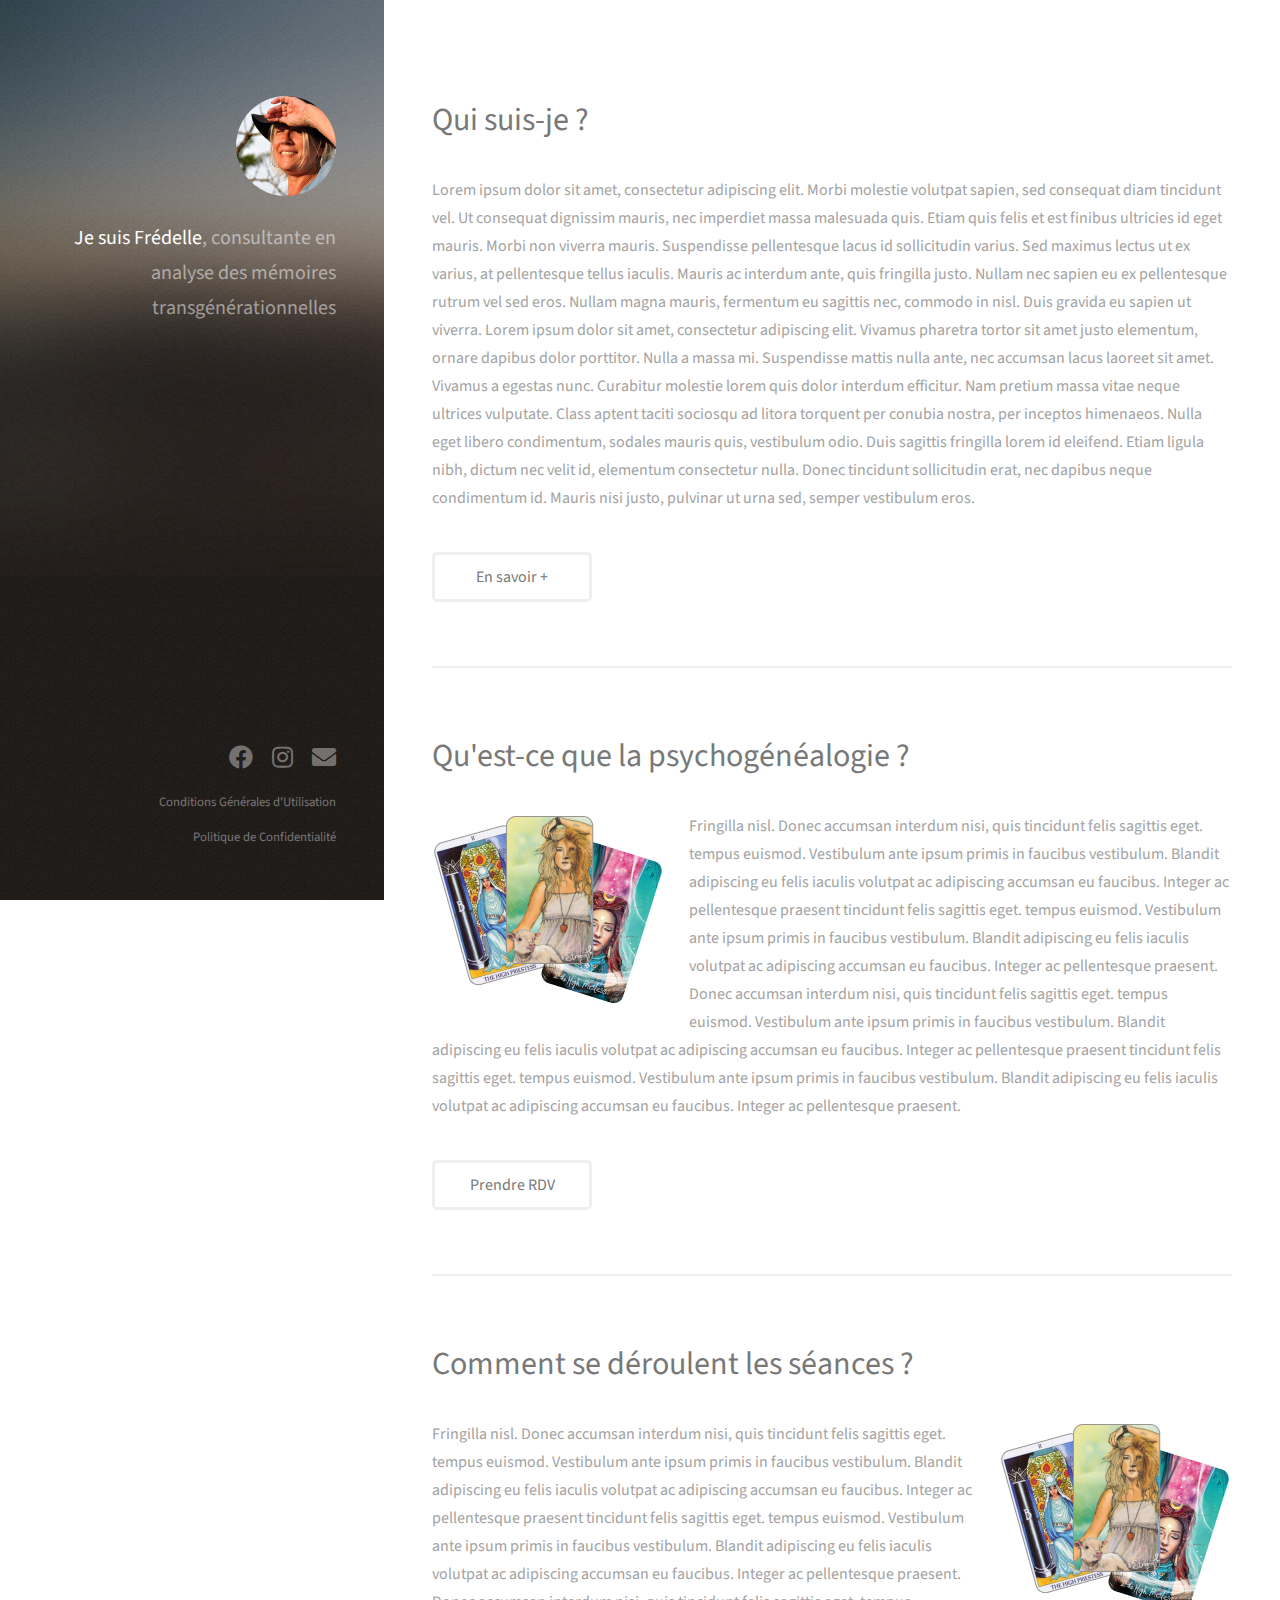
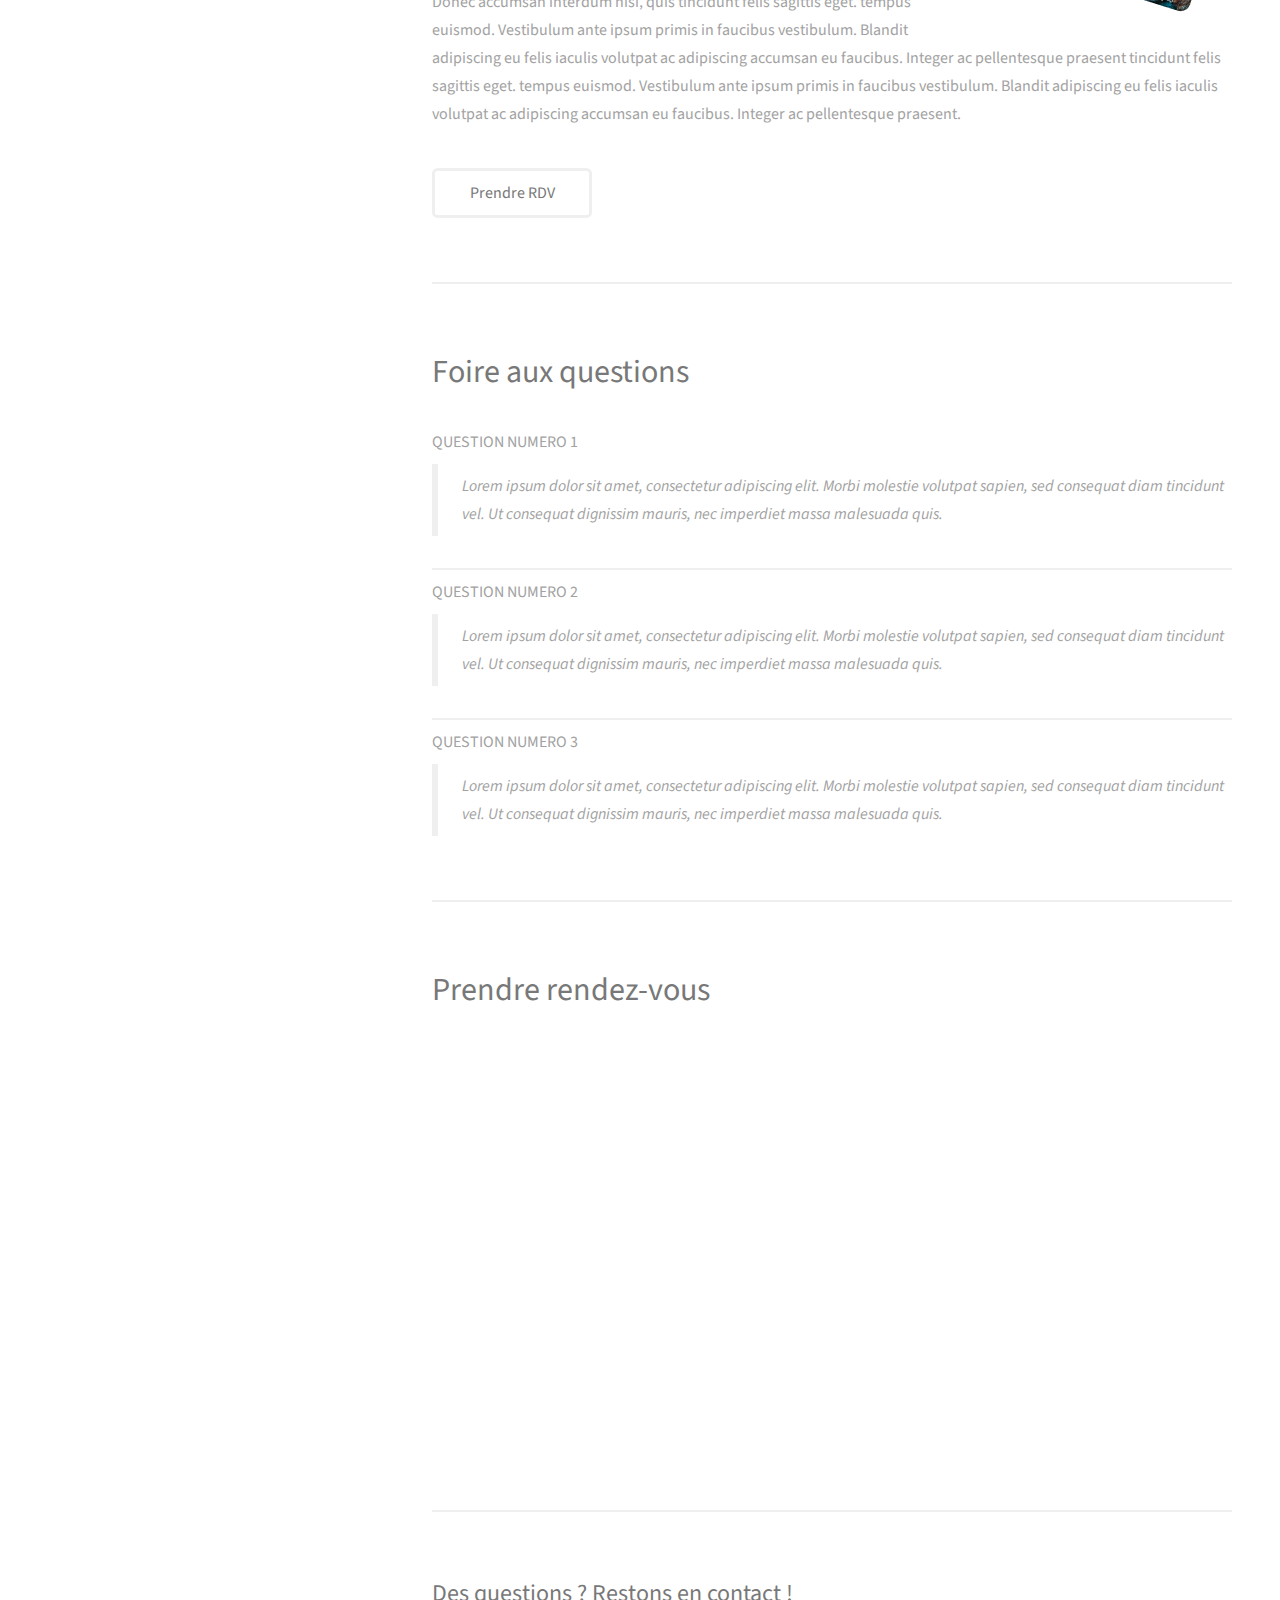
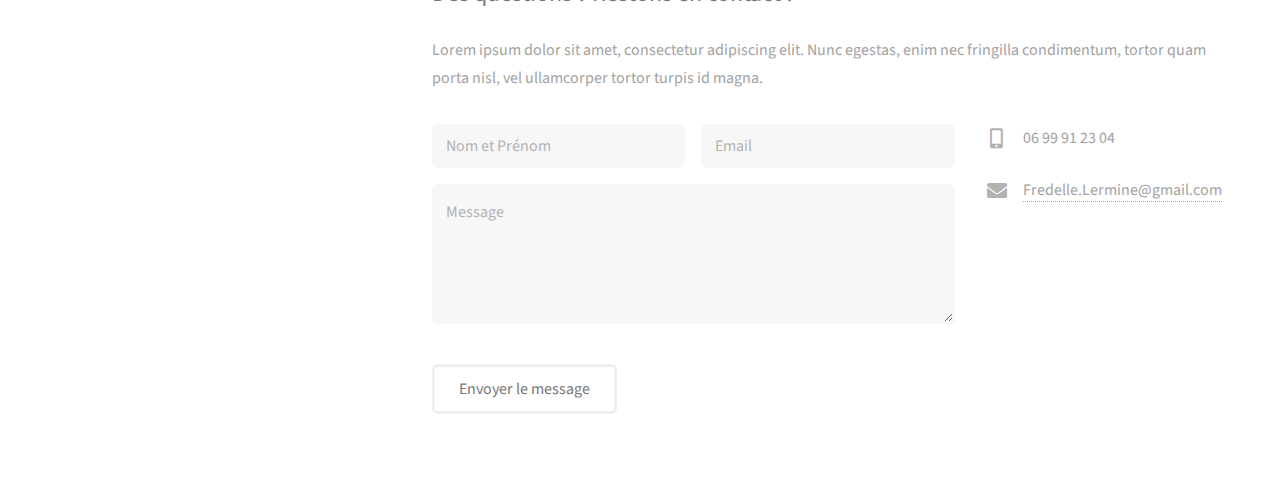
==== commit 72995fbb: "feat(index): add description section" ====
--- a/index.html
+++ b/index.html
@@ -30,6 +30,17 @@
 						Vivamus a egestas nunc. Curabitur molestie lorem quis dolor interdum efficitur. Nam pretium massa vitae neque ultrices vulputate. Class aptent taciti sociosqu ad litora torquent per conubia nostra, per inceptos himenaeos. Nulla eget libero condimentum, sodales mauris quis, vestibulum odio. Duis sagittis fringilla lorem id eleifend. Etiam ligula nibh, dictum nec velit id, elementum consectetur nulla. Donec tincidunt sollicitudin erat, nec dapibus neque condimentum id. Mauris nisi justo, pulvinar ut urna sed, semper vestibulum eros.</p>
 						<ul class="actions">
 							<li><a href="#" class="button">En savoir +</a></li>
+						</ul>
+					</section>
+
+					<!-- Two -->
+					<section id="two">
+						<header class="major">
+							<h2>Qu'est-ce que la psychogénéalogie ?</h2>
+						</header>
+						<p><span class="image left"><img src="images/tarot.png" alt="" /></span>Fringilla nisl. Donec accumsan interdum nisi, quis tincidunt felis sagittis eget. tempus euismod. Vestibulum ante ipsum primis in faucibus vestibulum. Blandit adipiscing eu felis iaculis volutpat ac adipiscing accumsan eu faucibus. Integer ac pellentesque praesent tincidunt felis sagittis eget. tempus euismod. Vestibulum ante ipsum primis in faucibus vestibulum. Blandit adipiscing eu felis iaculis volutpat ac adipiscing accumsan eu faucibus. Integer ac pellentesque praesent. Donec accumsan interdum nisi, quis tincidunt felis sagittis eget. tempus euismod. Vestibulum ante ipsum primis in faucibus vestibulum. Blandit adipiscing eu felis iaculis volutpat ac adipiscing accumsan eu faucibus. Integer ac pellentesque praesent tincidunt felis sagittis eget. tempus euismod. Vestibulum ante ipsum primis in faucibus vestibulum. Blandit adipiscing eu felis iaculis volutpat ac adipiscing accumsan eu faucibus. Integer ac pellentesque praesent.</p>
+						<ul class="actions">
+							<li><a href="#" class="button">Prendre RDV</a></li>
 						</ul>
 					</section>
 
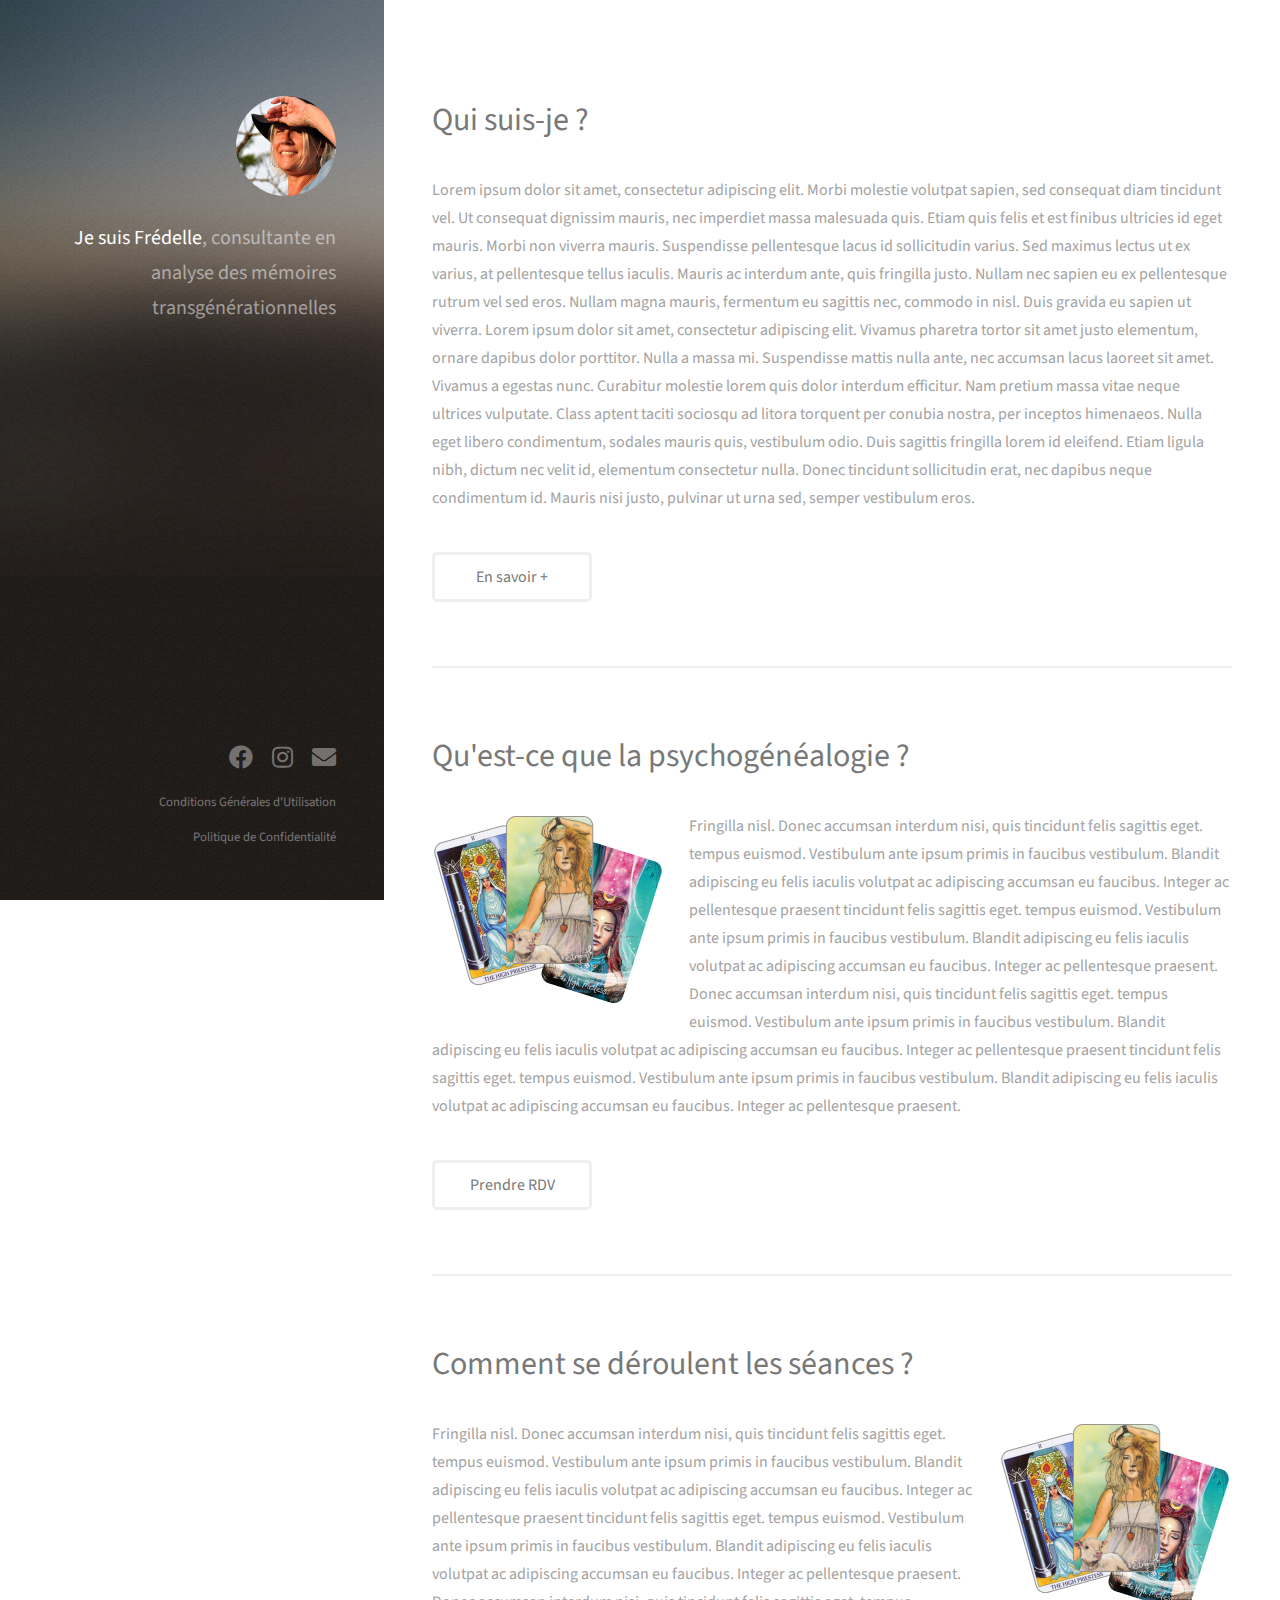
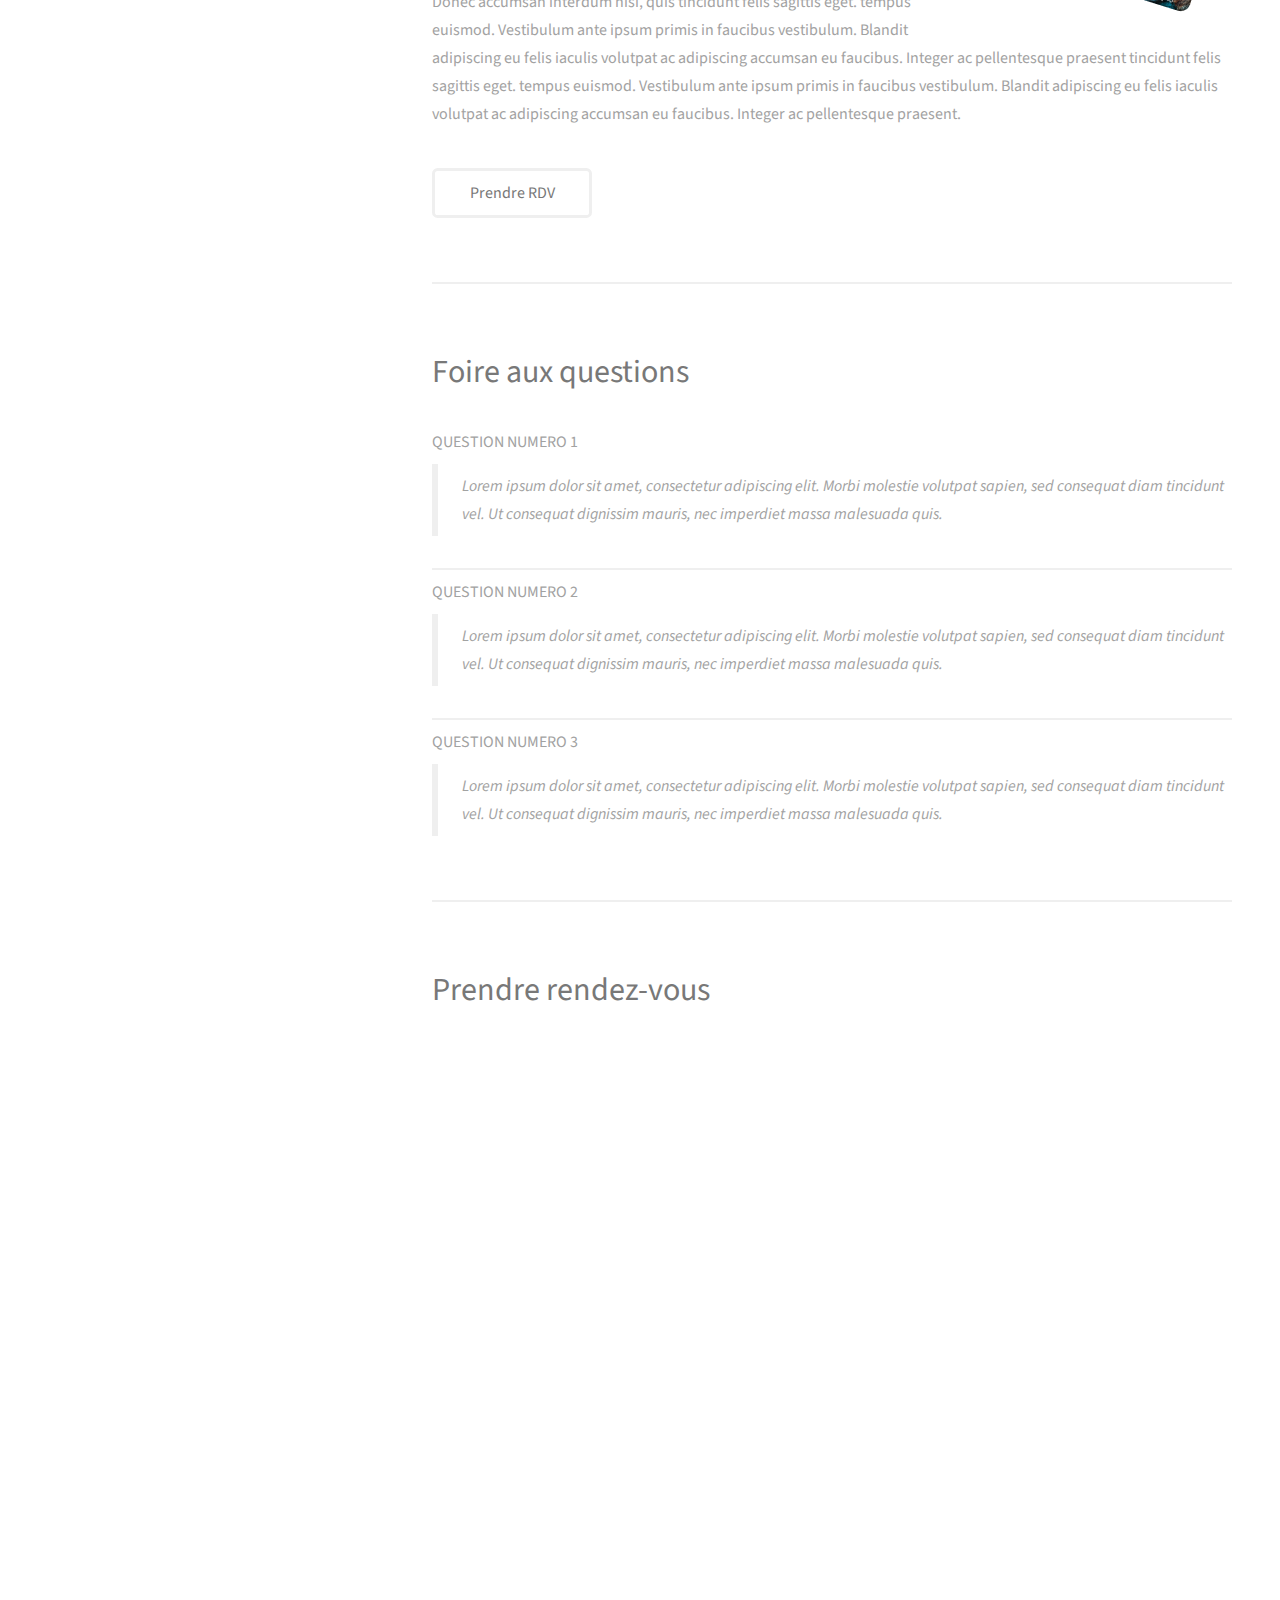
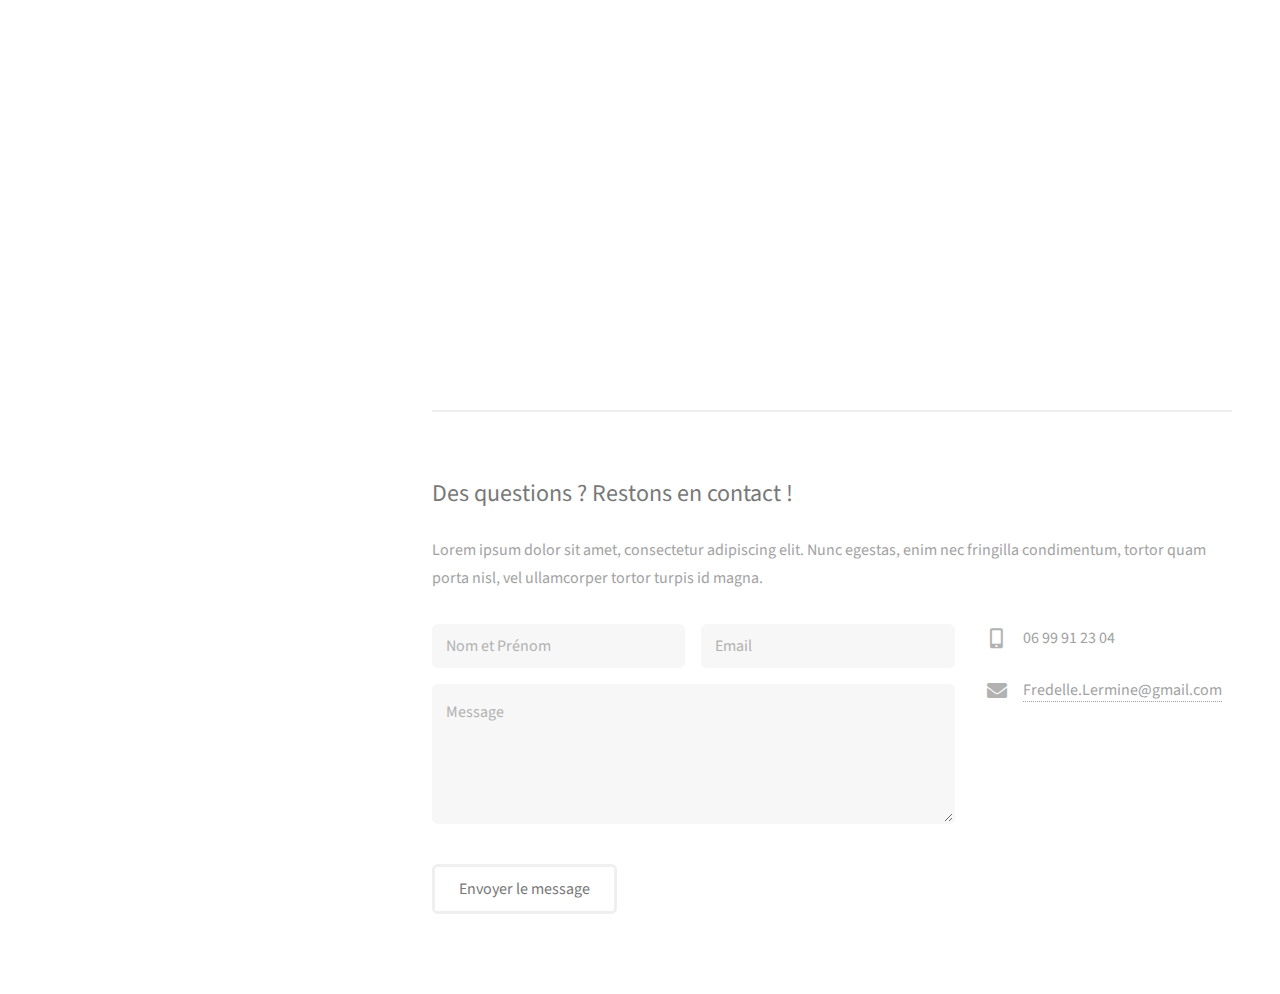
==== commit cc57d2c3: "fix(home): fixing image, social networks links and calendly setup" ====
--- a/index.html
+++ b/index.html
@@ -76,9 +76,8 @@
 					<header class="major">
 						<h2>Prendre rendez-vous</h2>
 					</header>
-					<p><!-- Début de widget en ligne Calendly --><div class="calendly-inline-widget" data-url="https://calendly.com/cellyasirot/on-echange-sur-ton-idee" style="min-width:320px;height:400px;"></div>
-						<script type="text/javascript" src="https://assets.calendly.com/assets/external/widget.js" async></script>
-						<!-- Fin de widget en ligne Calendly --></p>
+					<p><div class="calendly-inline-widget" data-url="https://calendly.com/fredelle-lermine/seance?background_color=7D7B78&text_color=FFFFFF&primary_color=14100e" style="min-width:320px;height:900px;"></div>
+						<script type="text/javascript" src="https://assets.calendly.com/assets/external/widget.js" async></script></p>
 				
 				</section>
 
@@ -124,9 +123,9 @@
 			<footer id="footer">
 				<div class="inner">
 					<ul class="icons">
-						<li><a href="#" class="icon brands fa-facebook"><span class="label">Facebook</span></a></li>
-						<li><a href="#" class="icon brands fa-instagram"><span class="label">Instagram</span></a></li>
-						<li><a href="#" class="icon solid fa-envelope"><span class="label">Email</span></a></li>
+						<li><a href="https://www.facebook.com/profile.php?id=100090715334578" class="icon brands fa-facebook"><span class="label">Facebook</span></a></li>
+						<li><a href="https://www.instagram.com/fredellelepy/" class="icon brands fa-instagram"><span class="label">Instagram</span></a></li>
+						<li><a href="mailto:fredelle.lermine@gmail.com" class="icon solid fa-envelope"><span class="label">Email</span></a></li>
 					</ul>
 					<ul class="copyright">
 						<li>Conditions Générales d'Utilisation</li>
